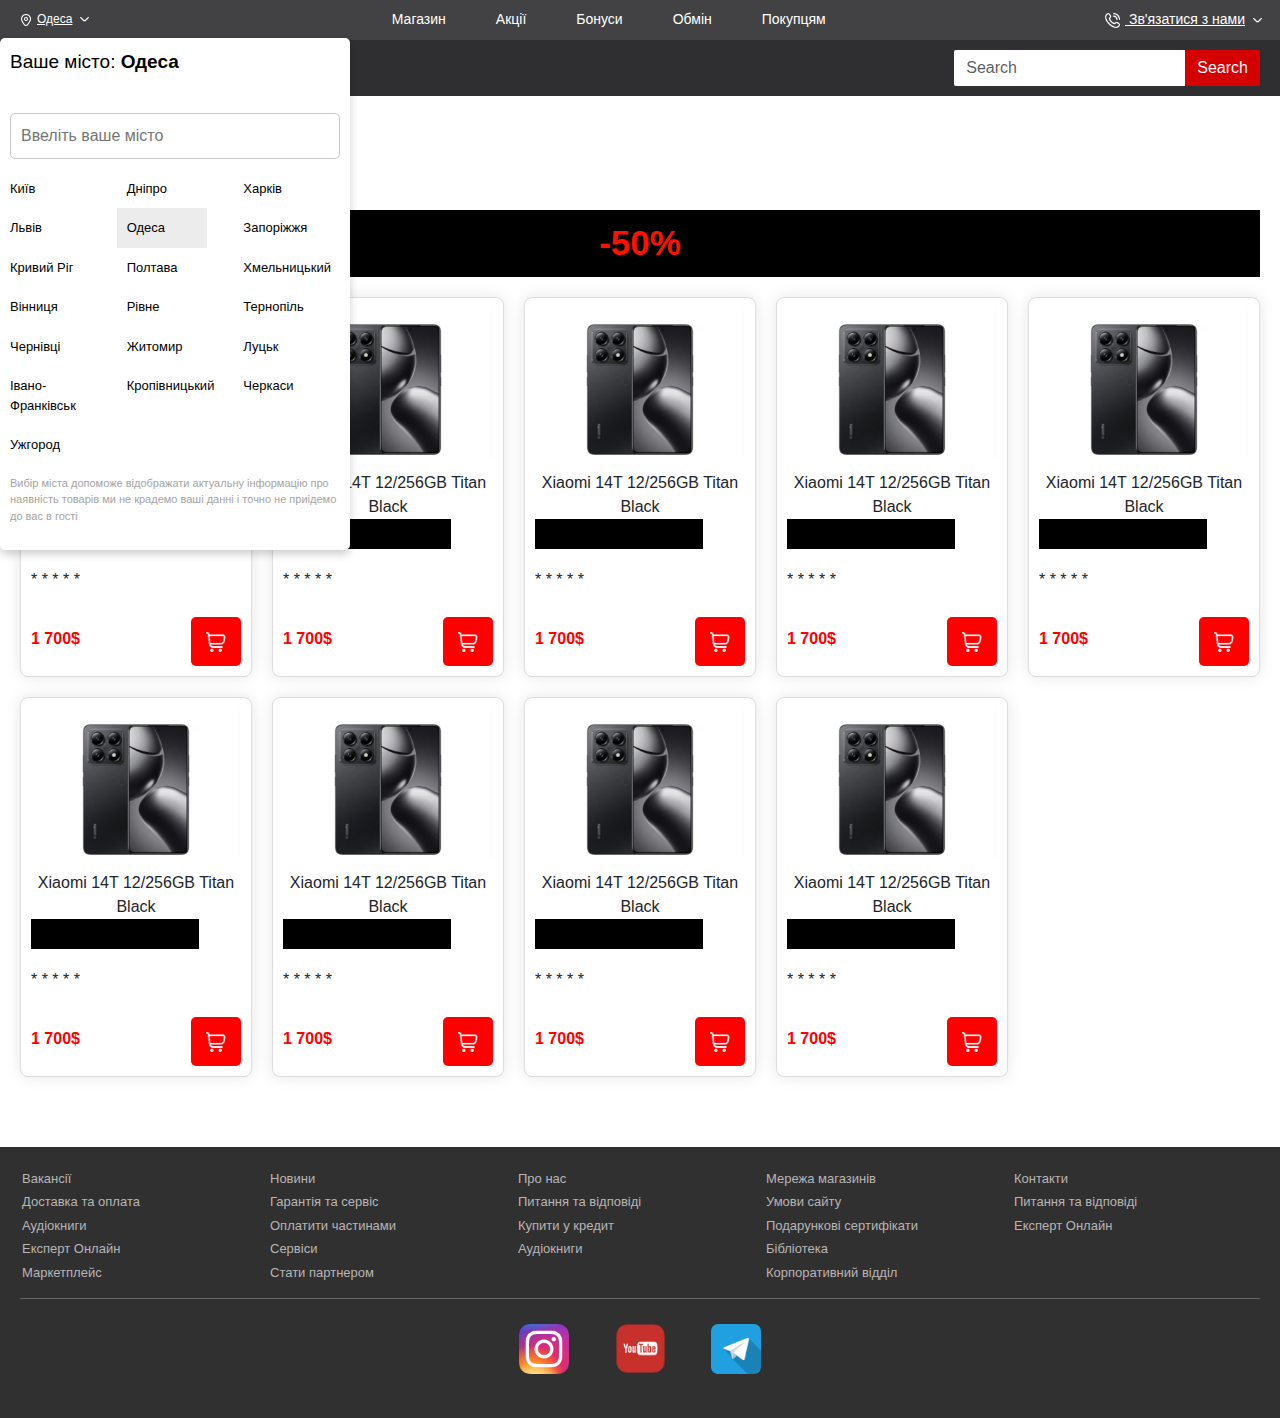
==== i.html @ 60667fad "form+top" ====
<!DOCTYPE html>
<html lang="en">

<head>
    <meta charset="UTF-8">
    <meta name="viewport" content="width=device-width, initial-scale=1.0">
    <title>Grid Layout</title>
    <link href="https://cdn.jsdelivr.net/npm/bootstrap@5.3.3/dist/css/bootstrap.min.css" rel="stylesheet"
        integrity="sha384-QWTKZyjpPEjISv5WaRU9OFeRpok6YctnYmDr5pNlyT2bRjXh0JMhjY6hW+ALEwIH" crossorigin="anonymous">
    <link rel="stylesheet" href="css/Info_styles.css">
    <link rel="stylesheet" href="css/catalog_styles.css">
    <link rel="stylesheet" href="css/product.css">
    <link rel="stylesheet" href="css/all.css">
    <style>
        .MyBg .navbar-brand,
        .MyBg .nav-link {
            color: white !important;
            text-decoration: none;
        }

        .MyBg .nav-link.active {
            color: #ffffff !important;
        }

        .MyBg .nav-link:hover {
            color: #cccccc;
            /* Для эффекта при наведении */
        }

        /* Если нужно изменить цвет текста кнопки */
        .MyBg .btn {
            color: white;
            border-color: white;
        }

        .MyBg .btn:hover {
            color: #cccccc;
            border-color: #cccccc;
        }

        .navbar-toggler {
            border: none;
            /* Убираем рамку вокруг кнопки */
        }

        .navbar-toggler-icon {
            background-image: none;
            /* Убираем стандартное изображение */
            width: 30px;
            height: 3px;
            background-color: white;
            display: block;
            position: relative;
        }

        .navbar-toggler-icon::before,
        .navbar-toggler-icon::after {
            content: '';
            width: 30px;
            height: 3px;
            background-color: white;
            position: absolute;
            left: 0;
        }

        .navbar-toggler-icon::before {
            top: -8px;
            /* Расстояние от верхней полоски */
        }

        .navbar-toggler-icon::after {
            top: 8px;
            /* Расстояние от нижней полоски */
        }

        .search-form {
            gap: 0;
            /* Убирает расстояние между строкой и кнопкой */
        }

        .form-control {
            border: none;
            /* Убираем границу */
            border-radius: 2px;
            border-top-right-radius: 0;
            /* Убираем скругления */
            border-bottom-right-radius: 0;
            outline: none;
            /* Убираем фокусную рамку */
        }

        .form-control:focus {
            box-shadow: none;
            /* Убирает эффект при фокусе */
        }

        .btn {
            background-color: #d40000;
            /* Красный цвет кнопки */
            color: white;
            border: none;
            /* Убираем рамку */
            border-radius: 2px;
            border-top-left-radius: 0;
            /* Убираем скругления */
            border-bottom-left-radius: 0;
        }

        .btn:hover {
            background-color: #c00000;
            /* Темно-красный цвет при наведении */
            color: white;
        }

        .container-fluid,
        .container {
            padding-left: 0 !important;
            padding-right: 0 !important;
        }

        @media (max-width: 1300px) {
            .navbar-brand {
                padding-left: 20px;
            }

        }

        @media (max-width: 1300px) {
            .search-form {
                padding-right: 20px;
            }
        }

        @media (max-width: 1300px) {
            .n {
                padding: 20px;
            }
        }

        .products {
            margin-top: 20px;
            display: grid;
            gap: 20px;
            grid-template-columns: repeat(5, 1fr);
            /* 5 карточек по умолчанию */
        }

        .product-card {
            background-color: #ffffff;
            display: grid;
            grid-template-rows: repeat(5, minmax(auto, 1fr));
            height: 380px;
            padding: 10px;
            box-shadow: 0px 0px 15px rgba(0, 0, 0, 0.1);
        }

        .q {
            display: flex;
            justify-content: space-between;
        }

        .price {
            padding-top: 10px;
            font-weight: bold;
            color: red;
        }

        .button {
            background-color: red;
            padding: 2px 15px;
            border: none;
            border-radius: 5px;
            cursor: pointer;
        }

        .cart_img_btn {
            height: 20px;
        }

        /* Медиа-запросы для адаптивности */
        @media (max-width: 1200px) {
            .products {
                grid-template-columns: repeat(4, 1fr);
                /* 4 карточки */
            }
        }

        @media (max-width: 992px) {
            .products {
                grid-template-columns: repeat(3, 1fr);
                /* 3 карточки */
            }
        }

        @media (max-width: 768px) {
            .products {
                grid-template-columns: repeat(2, 1fr);
                /* 2 карточки */
            }
        }

        @media (max-width: 700px) {
            .products {
                grid-template-columns: 1fr;
                /* 1 карточка */
            }
        }
    </style>



</head>

<body>
    <div class="grid-container">


        <div class="header">
            <div class="norm">
                <div class="info MaxW">
                    <div class="dropdown">
                        <a class="dropdown-button"><img class="city-img img-city" src="img/city.png"
                                alt="city_img">Одеса<img class="down-img img-down" src="img/down.png"
                                alt="doen_img"></a>
                        <div class="dropdown-content">
                            <p class="item-1 city-name">Ваше місто: <b>Одеса</b> </p>
                            <input class="item-1" type="text" id="city" name="city" placeholder="Ввеліть ваше місто"
                                required>
                            <a href="#">Київ</a>
                            <a href="#">Дніпро</a>
                            <a href="#">Харків</a>
                            <a href="#">Львів</a>
                            <a class="sel-city" href="#">Одеса</a>
                            <a href="#">Запоріжжя</a>
                            <a href="#">Кривий Ріг</a>
                            <a href="#">Полтава</a>
                            <a href="#">Хмельницький</a>
                            <a href="#">Вінниця</a>
                            <a href="#">Рівне</a>
                            <a href="#">Тернопіль</a>
                            <a href="#">Чернівці</a>
                            <a href="#">Житомир</a>
                            <a href="#">Луцьк</a>
                            <a href="#">Івано-Франківськ</a>
                            <a href="#">Кропівницький</a>
                            <a href="#">Черкаси</a>
                            <a href="#">Ужгород</a>
                            <p class="item-1 help">Вибір міста допоможе відображати актуальну інформацію про наявність
                                товарів
                                ми не крадемо ваші данні і точно не приідемо до вас в гості</p>
                        </div>
                    </div>

                    <div>
                        <nav>
                            <ul>
                                <li><a href="#">Магазин</a></li>
                                <li><a href="#">Акції</a></li>
                                <li><a href="#">Бонуси</a></li>
                                <li><a href="#">Обмін</a></li>
                                <li><a href="#">Покупцям</a></li>
                            </ul>
                        </nav>
                    </div>

                    <div class="dropdown">
                        <a class="contact" style="margin-right: 15px;"><img class="phone-img img-phone"
                                src="img/phone.png" alt="phone_img">
                            Зв'язатися
                            з
                            нами<img class="down-img img-down" src="img/down.png" alt="doen_img"></a>

                        <div class="dropdown-content2">
                            <a href="#"><img class="viber-img img-contact" src="img/viber.png" alt="viber_img">Viber</a>
                            <a href="#"><img class="telegram-img img-contact" src="img/telegram.png"
                                    alt="telegram_img">Telegram</a>
                            <a href="#"><img class="telephone-img img-contact" src="img/telephone.png"
                                    alt="telephone_img">1
                                100
                                100 100</a>
                            <a href="#"><img class="telephone-img img-contact" src="img/telephone.png"
                                    alt="telephone_img">2
                                200
                                200 200</a>

                            <p class="help">Гаряча лінія<br>
                                На зв'язку з вами<br>
                                щодня з 7:00 до 23:00</p>
                        </div>
                    </div>
                </div>
            </div>

            <nav class=" MyBg ">
                <div class="container-fluid MaxW">

                    <nav class="navbar navbar-expand-lg ">
                        <div class="container-fluid">
                            <a class="navbar-brand" href="#">Logo</a>
                            <button class="navbar-toggler" type="button" data-bs-toggle="collapse"
                                data-bs-target="#navbarSupportedContent" aria-controls="navbarSupportedContent"
                                aria-expanded="false" aria-label="Toggle navigation">
                                <span class="navbar-toggler-icon"></span>
                            </button>
                            <div class="collapse navbar-collapse" id="navbarSupportedContent">
                                <ul class="navbar-nav me-auto mb-2 mb-lg-0">
                                    <li class="nav-item">
                                        <a class="nav-link active" aria-current="page" href="#"><img
                                                src="img/account.png" alt="" style="height: 18px;"></a>
                                    </li>
                                    <li class="nav-item">
                                        <a class="nav-link active" aria-current="page" href="#"><img src="img/like.png"
                                                alt="" style="height: 18px;"></a>
                                    </li>
                                    <li class="nav-item">
                                        <a class="nav-link active" aria-current="page" href="index2_form/index2.html"><img src="img/cart.png"
                                                alt="" style="height: 18px;"></a>
                                    </li>



                                </ul>
                                <form class="d-flex search-form" role="search">
                                    <input class="form-control" type="search" placeholder="Search" aria-label="Search">
                                    <button class="btn" type="submit">Search</button>
                                </form>
                            </div>
                        </div>
                    </nav>


                </div>


        </div>
        </nav>

    </div>
    </nav>
    </div>
    </div>



    <div class="n">
        <div class="normii r" style="margin-top: 10px;">
            <nav aria-label="breadcrumb">
                <ol class="breadcrumb">
                    <li class="breadcrumb-item"><a href="#">Головна</a></li>
                    <li class="breadcrumb-item"><a href="#">КатегоріЇ</a></li>
                    <li class="breadcrumb-item active" aria-current="page">Топ</li>
                </ol>
            </nav>
        </div>

        <div class="normii" style="font-weight: bold; font-size: 16px; padding-top: 10px; padding-bottom: 10px;">Лідери
            продажу</div>


        <div class="ad-row normii">-50%</div>

        <div class="products normii">
            <div class="product-card">
                <img class="card1" src="card1.png" alt="card_img" style="width: 100%;">
                <div>Xiaomi 14T 12/256GB Titan Black</div>
                <div style="background-color: #000000; width: 80%; height: 30px;"></div>
                <div class="q">* * * * * </div>
                <div class="q">
                    <div class="price">1 700$</div><button class="button"><img src="img/cart.png" alt="cart_img"
                            class="cart_img_btn"></button>
                </div>
            </div>
            <div class="product-card">
                <img class="card1" src="card1.png" alt="card_img" style="width: 100%;">
                <div>Xiaomi 14T 12/256GB Titan Black</div>
                <div style="background-color: #000000; width: 80%; height: 30px;"></div>
                <div class="q">* * * * * </div>
                <div class="q">
                    <div class="price">1 700$</div><button class="button"><img src="img/cart.png" alt="cart_img"
                            class="cart_img_btn"></button>
                </div>
            </div>
            <div class="product-card">
                <img class="card1" src="card1.png" alt="card_img" style="width: 100%;">
                <div>Xiaomi 14T 12/256GB Titan Black</div>
                <div style="background-color: #000000; width: 80%; height: 30px;"></div>
                <div class="q">* * * * * </div>
                <div class="q">
                    <div class="price">1 700$</div><button class="button"><img src="img/cart.png" alt="cart_img"
                            class="cart_img_btn"></button>
                </div>
            </div>
            <div class="product-card">
                <img class="card1" src="card1.png" alt="card_img" style="width: 100%;">
                <div>Xiaomi 14T 12/256GB Titan Black</div>
                <div style="background-color: #000000; width: 80%; height: 30px;"></div>
                <div class="q">* * * * * </div>
                <div class="q">
                    <div class="price">1 700$</div><button class="button"><img src="img/cart.png" alt="cart_img"
                            class="cart_img_btn"></button>
                </div>
            </div>
            <div class="product-card">
                <img class="card1" src="card1.png" alt="card_img" style="width: 100%;">
                <div>Xiaomi 14T 12/256GB Titan Black</div>
                <div style="background-color: #000000; width: 80%; height: 30px;"></div>
                <div class="q">* * * * * </div>
                <div class="q">
                    <div class="price">1 700$</div><button class="button"><img src="img/cart.png" alt="cart_img"
                            class="cart_img_btn"></button>
                </div>
            </div>
            <div class="product-card">
                <img class="card1" src="card1.png" alt="card_img" style="width: 100%;">
                <div>Xiaomi 14T 12/256GB Titan Black</div>
                <div style="background-color: #000000; width: 80%; height: 30px;"></div>
                <div class="q">* * * * * </div>
                <div class="q">
                    <div class="price">1 700$</div><button class="button"><img src="img/cart.png" alt="cart_img"
                            class="cart_img_btn"></button>
                </div>
            </div>
            <div class="product-card">
                <img class="card1" src="card1.png" alt="card_img" style="width: 100%;">
                <div>Xiaomi 14T 12/256GB Titan Black</div>
                <div style="background-color: #000000; width: 80%; height: 30px;"></div>
                <div class="q">* * * * * </div>
                <div class="q">
                    <div class="price">1 700$</div><button class="button"><img src="img/cart.png" alt="cart_img"
                            class="cart_img_btn"></button>
                </div>
            </div>
            <div class="product-card">
                <img class="card1" src="card1.png" alt="card_img" style="width: 100%;">
                <div>Xiaomi 14T 12/256GB Titan Black</div>
                <div style="background-color: #000000; width: 80%; height: 30px;"></div>
                <div class="q">* * * * * </div>
                <div class="q">
                    <div class="price">1 700$</div><button class="button"><img src="img/cart.png" alt="cart_img"
                            class="cart_img_btn"></button>
                </div>
            </div>
            <div class="product-card">
                <img class="card1" src="card1.png" alt="card_img" style="width: 100%;">
                <div>Xiaomi 14T 12/256GB Titan Black</div>
                <div style="background-color: #000000; width: 80%; height: 30px;"></div>
                <div class="q">* * * * * </div>
                <div class="q">
                    <div class="price">1 700$</div><button class="button"><img src="img/cart.png" alt="cart_img"
                            class="cart_img_btn"></button>
                </div>
            </div>




        </div>
    </div>

    <div class="bgF">
        <div class="footer normii">
            <div class="footer-row"><a href="#">Вакансії</a></div>
            <div class="footer-row"><a href="#">Новини</a></div>
            <div class="footer-row"><a href="#">Про нас</a></div>
            <div class="footer-row"><a href="#">Мережа магазинів</a></div>
            <div class="footer-row"><a href="#">Контакти</a></div>

            <div class="footer-row"><a href="#">Доставка та оплата</a></div>
            <div class="footer-row"><a href="#">Гарантія та сервіс</a></div>
            <div class="footer-row"><a href="#">Питання та відповіді</a></div>
            <div class="footer-row"><a href="#">Умови сайту</a></div>
            <div class="footer-row"><a href="#">Питання та відповіді</a></div>
            <div class="footer-row"><a href="#">Аудіокниги</a></div>

            <div class="footer-row"><a href="#">Оплатити частинами</a></div>
            <div class="footer-row"><a href="#">Купити у кредит</a></div>
            <div class="footer-row"><a href="#">Подарункові сертифікати</a></div>
            <div class="footer-row"><a href="#">Експерт Онлайн</a></div>


            <div class="footer-row"><a href="#">Експерт Онлайн</a></div>
            <div class="footer-row"><a href="#">Сервіси</a></div>
            <div class="footer-row"><a href="#">Аудіокниги</a></div>
            <div class="footer-row"><a href="#">Бібліотека</a></div>
            <div class="footer-row"></div>

            <div class="footer-row"><a href="#">Маркетплейс</a></div>
            <div class="footer-row"><a href="#">Стати партнером</a></div>
            <div class="footer-row"><a href="#"></a></div>
            <div class="footer-row"><a href="#">Корпоративний відділ</a></div>
            <div class="footer-row"></div>
            <div class="footer-row"></div>
            <div class="footer-row"></div>

            <div class="footer-row footer-single-column">
                <a href="https://www.instagram.com" target="_blank" aria-label="Instagram">
                    <img src="Instagram_icon.png.webp" style="height: 50px; margin: 20px;" alt="Instagram">
                </a>
                <a href="https://www.youtube.com" target="_blank" aria-label="YouTube">
                    <img src="w512h5121380376600FlurryYouTube.png" style="height: 55px; margin: 20px;" alt="YouTube">
                </a>
                <a href="https://t.me/username" target="_blank" aria-label="Telegram">
                    <img src="telegram_icon-icons.png" style="height: 50px; border-radius: 7px; margin: 20px;"
                        alt="Telegram">
                </a>
            </div>
        </div>
    </div>
    </div>

    <script src="https://cdn.jsdelivr.net/npm/bootstrap@5.3.3/dist/js/bootstrap.bundle.min.js"
        integrity="sha384-YvpcrYf0tY3lHB60NNkmXc5s9fDVZLESaAA55NDzOxhy9GkcIdslK1eN7N6jIeHz"
        crossorigin="anonymous"></script>
</body>

</html>
---- css/Info_styles.css ----
* {
    margin: 0;
    padding: 0;
    font-family: Arial, Helvetica, sans-serif;
}

.norm{
    background-color: rgb(66, 66, 68);
    height: 40px;
}

.info {
   
    margin: 0 auto;
    display: flex;
    flex-wrap: wrap;
    justify-content: space-between;
    align-items: center;
}

.dropdown {
    position: relative;
    display: inline-block;
}

.dropdown-button {
    cursor: pointer;
    text-decoration: underline;
    color: rgb(255, 255, 255);
    font-size: 12px;
    padding: 10px 20px;
    display: inline-block;
    z-index: 2;
}

.dropdown-content {
    display: none;
    position: absolute;
    background-color: white;
    box-shadow: 0 4px 8px rgba(0, 0, 0, 0.2);
    border-radius: 5px;
    z-index: 1;
    width: 350px;
}

.dropdown:hover .dropdown-content {
    display: grid;
    grid-template-columns: repeat(3, 1fr);
}

.dropdown-content a {
    display: block;
    font-size: 13px;
    padding: 10px;
    text-decoration: none;
    color: black;
    width: 90px;
    text-align: left;
}

.dropdown-content a:hover {
    color: rgb(72, 145, 197);
    transition: color 0.3s ease;
}

.dropdown .img-city {
    height: 12px;
    margin-right: 5px;
}

.dropdown .img-down {
    height: 15px;
    margin-left: 5px;
}

.dropdown .city-name {
    font-size: 19px;
}

.item-1 {
    padding: 10px;
    grid-column: span 3;
}

.dropdown input {
    margin: 10px;
    border-radius: 5px;
    border: 1px solid rgb(200, 200, 200)
}

.sel-city {
    background-color: rgb(236, 236, 236);
}

.help {
    font-size: 11px;
    color: rgb(163, 163, 163);
    padding: 10px;
}


.info nav ul {
    list-style-type: none;
    padding: 0;
    margin: 0;
    display: flex;
    gap: 50px;
}

nav a {
    text-decoration: none;
    color: rgb(255, 255, 255);
    font-size: 14px;
}

.img-phone {
    height: 15px;
    margin-right: 5px;
}

.contact {
    font-size: 14px;
    color: rgb(255, 255, 255);
}

.dropdown-content2 {
    display: none;
    position: absolute;
    background-color: white;
    box-shadow: 0 4px 8px rgba(0, 0, 0, 0.2);
    border-radius: 5px;
    z-index: 1;
    width: 200px;
}

.dropdown:hover .dropdown-content2 {
    display: block;
}

.dropdown-content2 a {
    display: flex;
    align-items: center;
    font-size: 13px;
    padding: 10px;
    text-decoration: none;
    color: black;
    text-align: left;
}

.dropdown-content2 a:hover {
    background-color: rgb(236, 236, 236);
    transition: color 0.3s ease;
}

.img-contact {
    height: 25px;
    margin-right: 10px;
}

@media (max-width: 900px) {
    .info {
        display: none;
    }

    .norm{
        display: none;
    }
}


.dropdown {

}

.dropdown-content {
    position: absolute;


    z-index: 100;
    background-color: white;
    box-shadow: 0 4px 8px rgba(0, 0, 0, 0.2);
    border-radius: 5px;
    width: 350px;
    display: none;
}
---- css/catalog_styles.css ----
.catalog{
    margin: 20px;
    border-radius: 2px;
    box-shadow: 0px 0px 15px rgba(0, 0, 0, 0.2)
}

.catalog nav ul{
    display: inline-block;
}

.normi {
    max-width: 1400px;
    margin: 0 auto;
    display: flex;
}

.catalog nav ul li a{
    color: rgb(92, 92, 92);
}

.catalog {
    position: relative;
    z-index: 10;
    border-radius: 2px;
    width: 250px;
    box-shadow: 0px 0px 15px rgba(0, 0, 0, 0.2);
    transition: box-shadow 0.3s ease;
}

.catalog nav ul {
    padding: 0;
    margin: 0;
    list-style: none;
    display: block;
}

.catalog nav ul li {
    padding: 5px;
    transition: background-color 0.3s ease;
}

.catalog nav ul li a {
    font-size: 12px;
    color: rgb(92, 92, 92);
    text-decoration: none;
    display: block;
    transition: color 0.3s ease, font-weight 0.3s ease;
}

.catalog nav ul li:hover {
    box-shadow: 0px 0px 15px rgba(0, 0, 0, 0.2);
}

.catalog nav ul li:hover a {
    font-weight: bold;
    color: black;
}

.catalog:hover {
    box-shadow: 0px 0px 0px 5000px rgba(25, 24, 36, 0.5);
}

@media (max-width: 1200px) {
    .catalog {
        display: none;
    }
}
---- css/product.css ----
.products {
    margin-top: 20px;
    display: grid;
    gap: 20px;
    grid-template-columns: repeat(4, 1fr); /* 5 карточек по умолчанию */
}

.product-card {
    background-color: #ffffff;
    display: grid;
    grid-template-rows: repeat(4, minmax(auto, 1fr));
    height: 380px;
    padding: 10px;
    box-shadow: 0px 0px 15px rgba(0, 0, 0, 0.1);
}

.q {
    display: flex;
    justify-content: space-between;
}

.price {
    padding-top: 10px;
    font-weight: bold;
    color: red;
}

.button {
    background-color: red;
    padding: 2px 15px;
    border: none;
    border-radius: 5px;
    cursor: pointer;
}

.cart_img_btn {
    height: 20px;
}

/* Медиа-запросы для адаптивности */
@media (max-width: 1200px) {
    .products {
        grid-template-columns: repeat(4, 1fr); /* 4 карточки */
    }
}

@media (max-width: 992px) {
    .products {
        grid-template-columns: repeat(3, 1fr); /* 3 карточки */
    }
}

@media (max-width: 768px) {
    .products {
        grid-template-columns: repeat(2, 1fr); /* 2 карточки */
    }
}

@media (max-width: 700px) {
    .products {
        grid-template-columns: 1fr; /* 1 карточка */
    }
}
---- css/all.css ----
* {
    margin: 0;
    padding: 0;
}

body {
    margin: 0 auto;
    font-family: Arial, sans-serif;
}

.grid-container {
    display: grid;
    grid-template-rows: auto auto 1fr auto auto;
    grid-template-columns: auto 1fr;

}

.header,
.search,
.footer,
.ad-row {
    grid-column: 1 / -1;
    color: rgb(0, 0, 0);
}

.header {
    background-color: #f44336;
}

.search {
    background-color: #303030;
    display: flex;
    justify-content: space-between;
}



.ad-sidebar {
    margin: 20px;
    background-color: #FF9800;
}

.ad-row {
    background-color: #000000;
    color: #ff1100;
    font-weight: bold;
    padding: 7px;
    font-size: 35px;
    display: flex;
    justify-content: center;
    align-items: center;
    text-align: center;
    width: 100%;
}

.logo {
    font-family: 'Permanent Marker', cursive;
    font-size: 2em;
    color: white;
    background-clip: text;
    text-decoration: none;
}

.normii {
    max-width: 1300px;
    margin: 0 auto;
}

/* Увеличиваем ширину строки поиска */





/* Чтобы форма поиска оставалась внутри блока и не смещалась */
.MyModalBtn {
    background-color: #d10f00;
}

.MyModalBtn:hover {
    background-color: #a60b00;
    color: #ffffff;
}

.bgF {
    width: 100%;
    margin-top: 50px;
    padding: 20px;
    background-color: #303030;
}

.footer {
    font-size: 13px;
    display: grid;
    grid-template-columns: repeat(5, 1fr);
    /* 5 столбцов одинаковой ширины */
    grid-template-rows: repeat(5, auto) 1fr;
    /* 5 рядов и 1 последний ряд */
}

@media (max-width: 900px) {
    .footer {
    display: grid;
    grid-template-columns: repeat(1, 1fr);
    text-align: center;
    
}

}

.footer-row {
    padding: 2px;
}

.footer-single-column {
    margin-top: 10px;
    grid-column: 1 / -1;
    /* Объединяет все столбцы в одном ряду */
    text-align: center;
    /* Выровнять текст вправо */
    border-top: 1px solid rgb(101, 101, 101);
    color: #fff;
    /* Добавим паддинг для последнего ряда */
}

.footer a {
    color: rgb(183, 181, 181);
    text-decoration: none;
}

.breadcrumb-item a {
color: gray; /* Серый цвет для всех ссылок */
text-decoration: none;
}

.breadcrumb-item.active {
color: black; /* Чёрный или любой другой цвет для активного пункта */
}

.breadcrumb-item a:hover {
color: darkgray; /* Цвет при наведении */
}




.MyBg {
    background-color: rgb(47, 47, 49);
}



.catalog-btn {
    margin-left: 5em;
    margin-right: 5em;
    padding: 0.35em;
    padding-left: 2em;
    padding-right: 2em;
    background-color: rgb(171, 0, 0);
    border: none;
    border-radius: 0.25em;
    display: flex;
    justify-content: space-between;
    align-items: center;
    font-weight: bold;
    font-size: 1em;
    color: rgb(255, 255, 255);
}

.catalog-img {
    width: 1.1em;
    height: 1.1em;
    margin-right: 0.8em;
}

@media (max-width: 500px) {

    .account-icon {
        display: none;
    }

    .like-icon {
        display: none;
    }
}

@media (max-width: 1025px) {
    .wallet-icon {
        display: none;
    }
}

@media (max-width: 900px) {
    .catalog-btn {
        display: none;
    }

    .logo {
        display: none;
    }
}

.MaxW {
    max-width: 1300px;
}





.logo {
    font-family: 'Permanent Marker', cursive;
    font-size: 2em;
    color: white;
    background-clip: text;
    text-decoration: none;
}

.d{
    display: flex;
    justify-content: space-between;
}

.products {
    display: grid;
    gap: 20px; /* Расстояние между карточками */
    grid-template-columns: repeat(auto-fit, minmax(200px, 1fr));
}

.product-card {
    background-color: #f9f9f9;
    padding: 15px;
    border: 1px solid #ddd;
    border-radius: 8px;
    text-align: center;
}
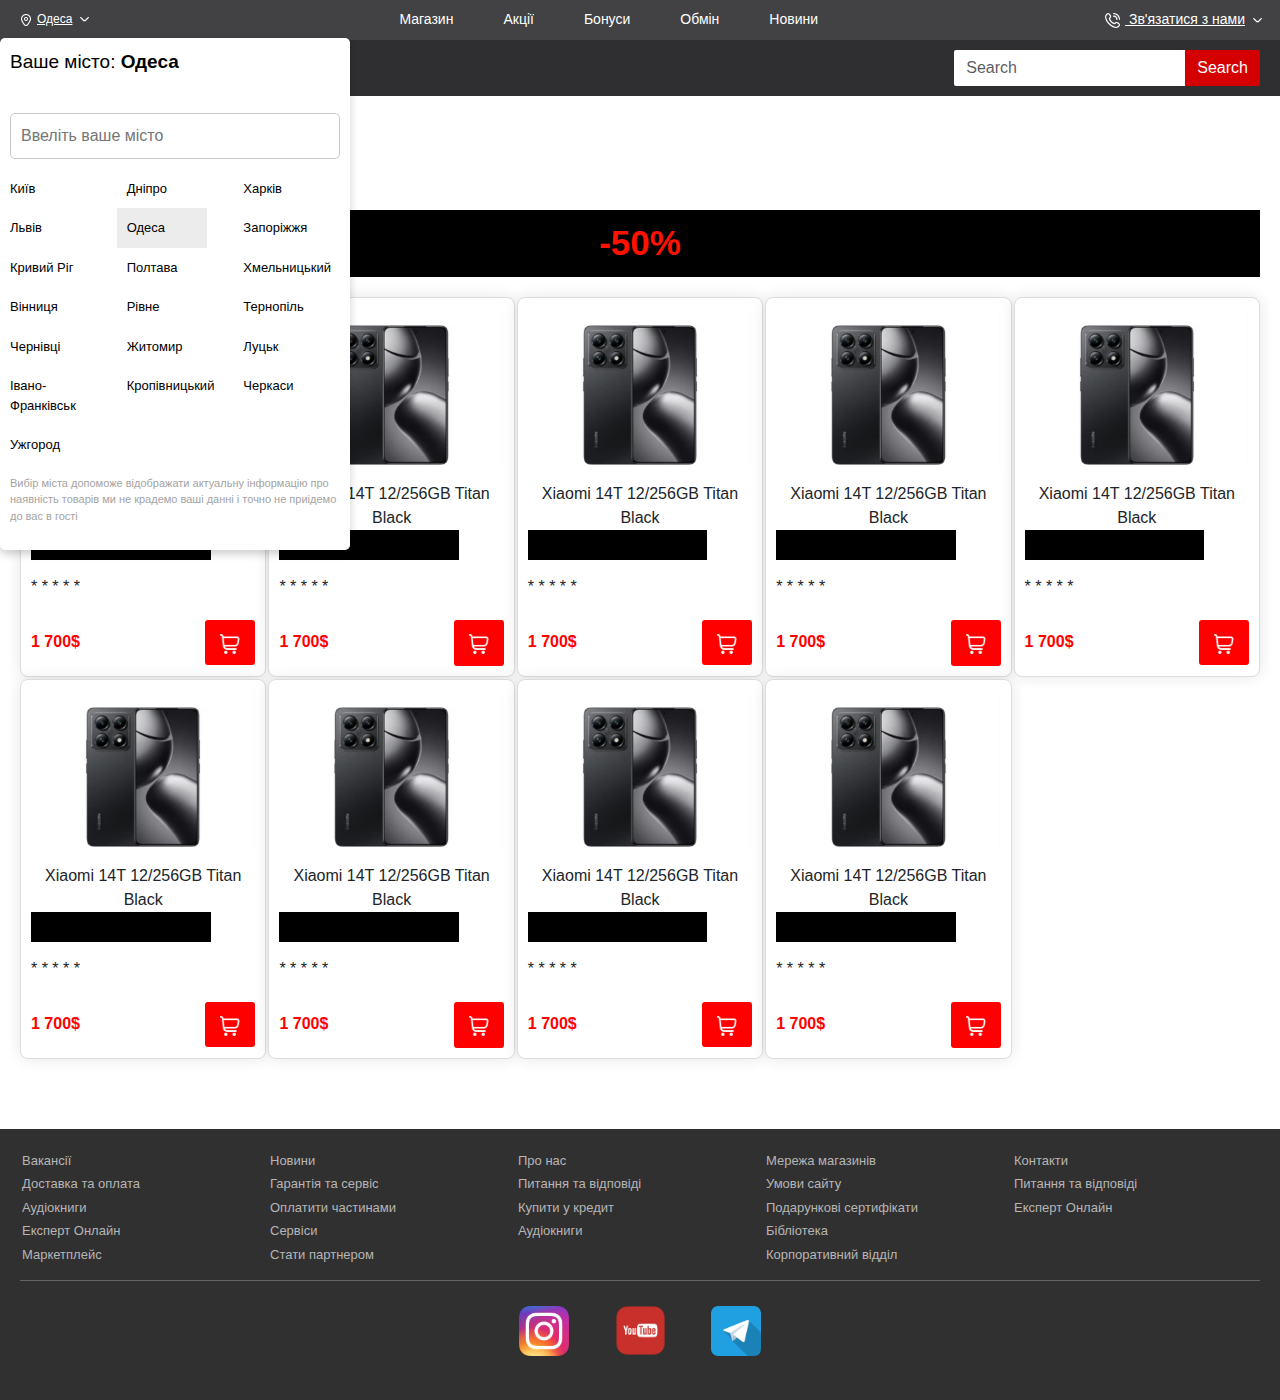
==== commit e4ce11dc: "add_tt" ====
--- a/i.html
+++ b/i.html
@@ -140,7 +140,7 @@
         .products {
             margin-top: 20px;
             display: grid;
-            gap: 20px;
+            gap: 2px;
             grid-template-columns: repeat(5, 1fr);
             /* 5 карточек по умолчанию */
         }
@@ -169,7 +169,7 @@
             background-color: red;
             padding: 2px 15px;
             border: none;
-            border-radius: 5px;
+            border-radius: 3px;
             cursor: pointer;
         }
 
@@ -205,6 +205,28 @@
                 /* 1 карточка */
             }
         }
+
+        .product-card {
+        background-color: #ffffff;
+        display: grid;
+        grid-template-rows: repeat(5, minmax(auto, 1fr));
+        height: 380px;
+        padding: 10px;
+        box-shadow: 0px 0px 15px rgba(0, 0, 0, 0.1);
+        transition: transform 0.3s ease-in-out; /* Плавная анимация увеличения */
+    }
+
+    /* Эффект увеличения при наведении */
+    .product-card:hover {
+        transform: scale(1.02); /* Увеличение на 5% */
+        z-index: 10; /* Поднятие карточки, чтобы она не затирала другие */
+    }
+
+    /* Стили для изображений в карточках */
+   
+
+    /* Эффект увеличения изображения */
+  
     </style>
 
 
@@ -258,7 +280,7 @@
                                 <li><a href="#">Акції</a></li>
                                 <li><a href="#">Бонуси</a></li>
                                 <li><a href="#">Обмін</a></li>
-                                <li><a href="#">Покупцям</a></li>
+                                <li><a href="#">Новини</a></li>
                             </ul>
                         </nav>
                     </div>
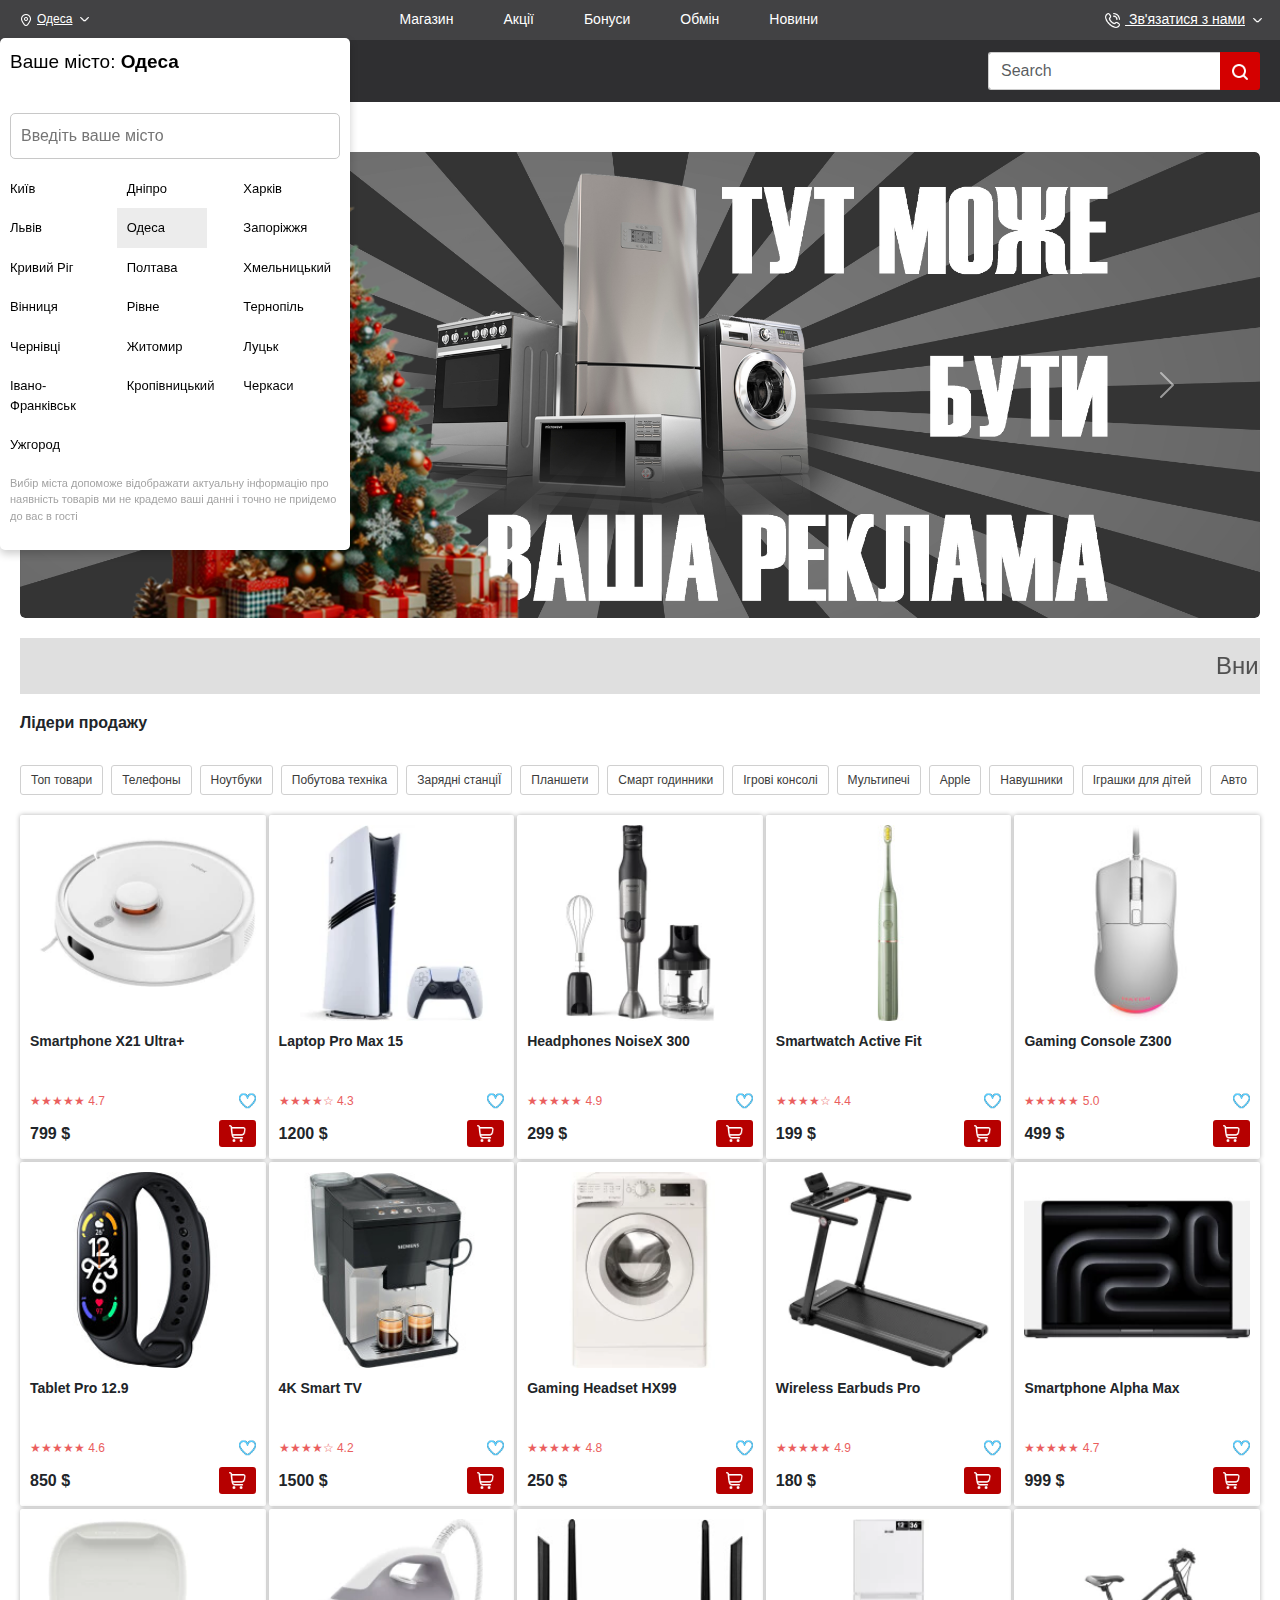
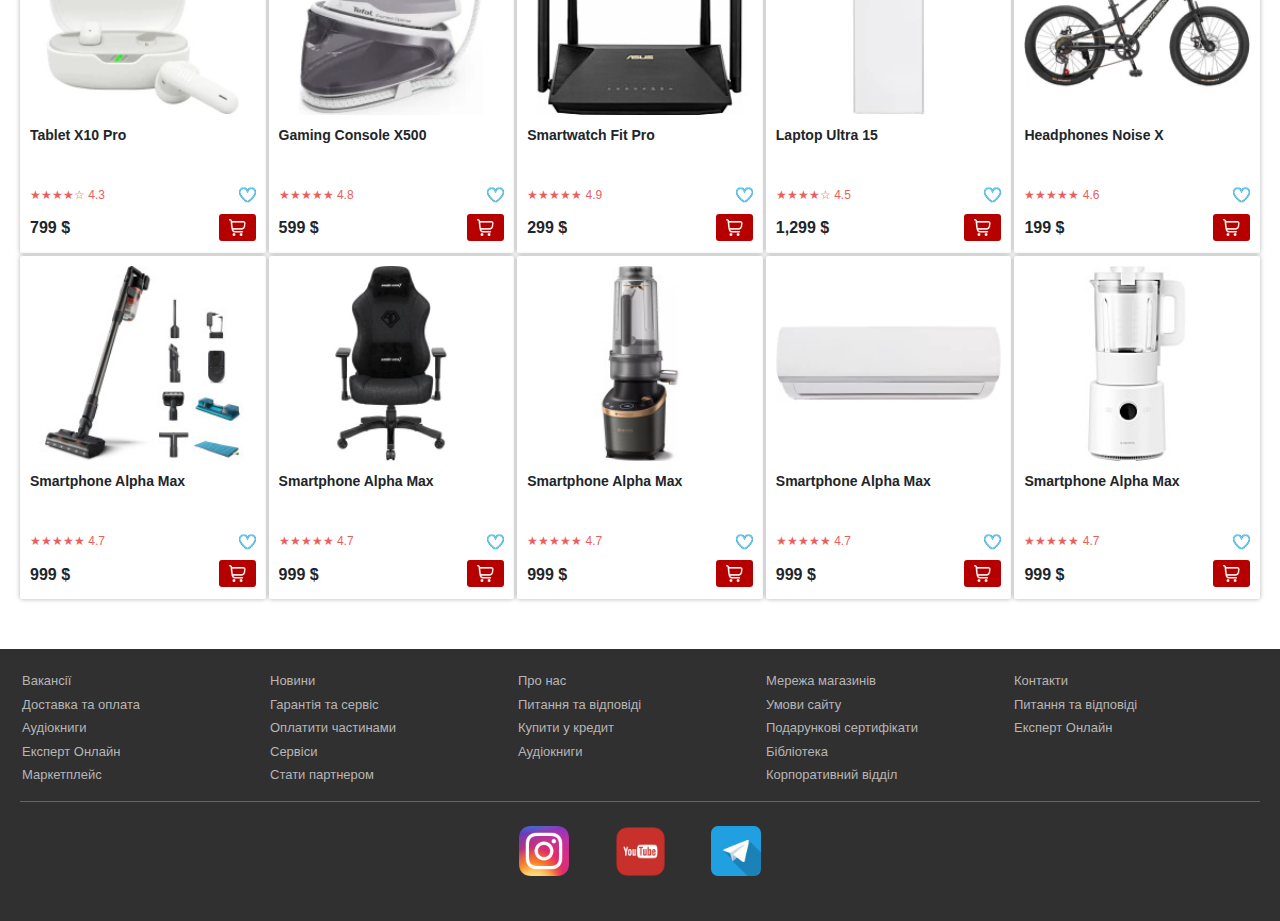
==== commit 781618ca: "1" ====
--- a/i.html
+++ b/i.html
@@ -11,222 +11,19 @@
     <link rel="stylesheet" href="css/catalog_styles.css">
     <link rel="stylesheet" href="css/product.css">
     <link rel="stylesheet" href="css/all.css">
+
     <style>
-        .MyBg .navbar-brand,
-        .MyBg .nav-link {
-            color: white !important;
-            text-decoration: none;
+         .marquee {
+            margin-top: 20px;
+            font-size: 24px;
+            color: #505050;
+            background-color: #dfdfdf;
+            padding: 10px;
+            width: 100%;
+            overflow: hidden;
+            white-space: nowrap;
+            box-sizing: border-box;
         }
-
-        .MyBg .nav-link.active {
-            color: #ffffff !important;
-        }
-
-        .MyBg .nav-link:hover {
-            color: #cccccc;
-            /* Для эффекта при наведении */
-        }
-
-        /* Если нужно изменить цвет текста кнопки */
-        .MyBg .btn {
-            color: white;
-            border-color: white;
-        }
-
-        .MyBg .btn:hover {
-            color: #cccccc;
-            border-color: #cccccc;
-        }
-
-        .navbar-toggler {
-            border: none;
-            /* Убираем рамку вокруг кнопки */
-        }
-
-        .navbar-toggler-icon {
-            background-image: none;
-            /* Убираем стандартное изображение */
-            width: 30px;
-            height: 3px;
-            background-color: white;
-            display: block;
-            position: relative;
-        }
-
-        .navbar-toggler-icon::before,
-        .navbar-toggler-icon::after {
-            content: '';
-            width: 30px;
-            height: 3px;
-            background-color: white;
-            position: absolute;
-            left: 0;
-        }
-
-        .navbar-toggler-icon::before {
-            top: -8px;
-            /* Расстояние от верхней полоски */
-        }
-
-        .navbar-toggler-icon::after {
-            top: 8px;
-            /* Расстояние от нижней полоски */
-        }
-
-        .search-form {
-            gap: 0;
-            /* Убирает расстояние между строкой и кнопкой */
-        }
-
-        .form-control {
-            border: none;
-            /* Убираем границу */
-            border-radius: 2px;
-            border-top-right-radius: 0;
-            /* Убираем скругления */
-            border-bottom-right-radius: 0;
-            outline: none;
-            /* Убираем фокусную рамку */
-        }
-
-        .form-control:focus {
-            box-shadow: none;
-            /* Убирает эффект при фокусе */
-        }
-
-        .btn {
-            background-color: #d40000;
-            /* Красный цвет кнопки */
-            color: white;
-            border: none;
-            /* Убираем рамку */
-            border-radius: 2px;
-            border-top-left-radius: 0;
-            /* Убираем скругления */
-            border-bottom-left-radius: 0;
-        }
-
-        .btn:hover {
-            background-color: #c00000;
-            /* Темно-красный цвет при наведении */
-            color: white;
-        }
-
-        .container-fluid,
-        .container {
-            padding-left: 0 !important;
-            padding-right: 0 !important;
-        }
-
-        @media (max-width: 1300px) {
-            .navbar-brand {
-                padding-left: 20px;
-            }
-
-        }
-
-        @media (max-width: 1300px) {
-            .search-form {
-                padding-right: 20px;
-            }
-        }
-
-        @media (max-width: 1300px) {
-            .n {
-                padding: 20px;
-            }
-        }
-
-        .products {
-            margin-top: 20px;
-            display: grid;
-            gap: 2px;
-            grid-template-columns: repeat(5, 1fr);
-            /* 5 карточек по умолчанию */
-        }
-
-        .product-card {
-            background-color: #ffffff;
-            display: grid;
-            grid-template-rows: repeat(5, minmax(auto, 1fr));
-            height: 380px;
-            padding: 10px;
-            box-shadow: 0px 0px 15px rgba(0, 0, 0, 0.1);
-        }
-
-        .q {
-            display: flex;
-            justify-content: space-between;
-        }
-
-        .price {
-            padding-top: 10px;
-            font-weight: bold;
-            color: red;
-        }
-
-        .button {
-            background-color: red;
-            padding: 2px 15px;
-            border: none;
-            border-radius: 3px;
-            cursor: pointer;
-        }
-
-        .cart_img_btn {
-            height: 20px;
-        }
-
-        /* Медиа-запросы для адаптивности */
-        @media (max-width: 1200px) {
-            .products {
-                grid-template-columns: repeat(4, 1fr);
-                /* 4 карточки */
-            }
-        }
-
-        @media (max-width: 992px) {
-            .products {
-                grid-template-columns: repeat(3, 1fr);
-                /* 3 карточки */
-            }
-        }
-
-        @media (max-width: 768px) {
-            .products {
-                grid-template-columns: repeat(2, 1fr);
-                /* 2 карточки */
-            }
-        }
-
-        @media (max-width: 700px) {
-            .products {
-                grid-template-columns: 1fr;
-                /* 1 карточка */
-            }
-        }
-
-        .product-card {
-        background-color: #ffffff;
-        display: grid;
-        grid-template-rows: repeat(5, minmax(auto, 1fr));
-        height: 380px;
-        padding: 10px;
-        box-shadow: 0px 0px 15px rgba(0, 0, 0, 0.1);
-        transition: transform 0.3s ease-in-out; /* Плавная анимация увеличения */
-    }
-
-    /* Эффект увеличения при наведении */
-    .product-card:hover {
-        transform: scale(1.02); /* Увеличение на 5% */
-        z-index: 10; /* Поднятие карточки, чтобы она не затирала другие */
-    }
-
-    /* Стили для изображений в карточках */
-   
-
-    /* Эффект увеличения изображения */
-  
     </style>
 
 
@@ -235,18 +32,16 @@
 
 <body>
     <div class="grid-container">
-
-
         <div class="header">
             <div class="norm">
                 <div class="info MaxW">
                     <div class="dropdown">
-                        <a class="dropdown-button"><img class="city-img img-city" src="img/city.png"
-                                alt="city_img">Одеса<img class="down-img img-down" src="img/down.png"
-                                alt="doen_img"></a>
+                        <!-- Dropdown для города -->
+                        <a class="dropdown-button"><img class="city-img img-city" src="img/city.png" alt="city_img">Одеса<img class="down-img img-down" src="img/down.png" alt="down_img"></a>
                         <div class="dropdown-content">
                             <p class="item-1 city-name">Ваше місто: <b>Одеса</b> </p>
-                            <input class="item-1" type="text" id="city" name="city" placeholder="Ввеліть ваше місто"
+                            
+                            <input class="item-1" type="text" id="city" name="city" placeholder="Введіть ваше місто"
                                 required>
                             <a href="#">Київ</a>
                             <a href="#">Дніпро</a>
@@ -272,7 +67,6 @@
                                 ми не крадемо ваші данні і точно не приідемо до вас в гості</p>
                         </div>
                     </div>
-
                     <div>
                         <nav>
                             <ul>
@@ -284,7 +78,6 @@
                             </ul>
                         </nav>
                     </div>
-
                     <div class="dropdown">
                         <a class="contact" style="margin-right: 15px;"><img class="phone-img img-phone"
                                 src="img/phone.png" alt="phone_img">
@@ -312,227 +105,538 @@
                     </div>
                 </div>
             </div>
-
-            <nav class=" MyBg ">
+                </div>
+            </div>
+    
+            <nav class="MyBg">
                 <div class="container-fluid MaxW">
-
-                    <nav class="navbar navbar-expand-lg ">
+                    <nav class="navbar navbar-expand-lg">
                         <div class="container-fluid">
-                            <a class="navbar-brand" href="#">Logo</a>
-                            <button class="navbar-toggler" type="button" data-bs-toggle="collapse"
-                                data-bs-target="#navbarSupportedContent" aria-controls="navbarSupportedContent"
-                                aria-expanded="false" aria-label="Toggle navigation">
+                            <a class="navbar-brand logo" href="#">Logo</a>
+                            <button class="navbar-toggler" type="button" data-bs-toggle="collapse" data-bs-target="#navbarSupportedContent" aria-controls="navbarSupportedContent" aria-expanded="false" aria-label="Toggle navigation">
                                 <span class="navbar-toggler-icon"></span>
                             </button>
                             <div class="collapse navbar-collapse" id="navbarSupportedContent">
                                 <ul class="navbar-nav me-auto mb-2 mb-lg-0">
                                     <li class="nav-item">
-                                        <a class="nav-link active" aria-current="page" href="#"><img
-                                                src="img/account.png" alt="" style="height: 18px;"></a>
+                                        <a class="nav-link active headerImg" href="#" data-bs-toggle="modal" data-bs-target="#authModal">
+                                            <img src="img/account.png" alt="" style="height: 18px;">
+                                        </a>
                                     </li>
                                     <li class="nav-item">
-                                        <a class="nav-link active" aria-current="page" href="#"><img src="img/like.png"
-                                                alt="" style="height: 18px;"></a>
+                                        <a class="nav-link active headerImg" aria-current="page" href="#"><img src="img/like.png" alt="" style="height: 18px;"></a>
                                     </li>
                                     <li class="nav-item">
-                                        <a class="nav-link active" aria-current="page" href="index2_form/index2.html"><img src="img/cart.png"
-                                                alt="" style="height: 18px;"></a>
+                                        <a class="nav-link active headerImg" aria-current="page" href="index2_form/index2.html"><img src="img/cart.png" alt="" style="height: 18px;"></a>
                                     </li>
-
-
-
                                 </ul>
+    
+                                <!-- Строка поиска внутри бургер-меню -->
                                 <form class="d-flex search-form" role="search">
                                     <input class="form-control" type="search" placeholder="Search" aria-label="Search">
-                                    <button class="btn" type="submit">Search</button>
+                                    <button class="btn" type="submit"><img src="img/search.png" alt="" style="height: 16px;"></button>
                                 </form>
                             </div>
                         </div>
                     </nav>
-
-
-                </div>
-
-
+                </div>
+            </nav>
         </div>
-        </nav>
-
     </div>
-    </nav>
-    </div>
-    </div>
+    
 
 
 
     <div class="n">
+
         <div class="normii r" style="margin-top: 10px;">
             <nav aria-label="breadcrumb">
                 <ol class="breadcrumb">
                     <li class="breadcrumb-item"><a href="#">Головна</a></li>
-                    <li class="breadcrumb-item"><a href="#">КатегоріЇ</a></li>
-                    <li class="breadcrumb-item active" aria-current="page">Топ</li>
+                    <li class="breadcrumb-item active" aria-current="page">Головна</li>
                 </ol>
             </nav>
         </div>
 
-        <div class="normii" style="font-weight: bold; font-size: 16px; padding-top: 10px; padding-bottom: 10px;">Лідери
-            продажу</div>
-
-
-        <div class="ad-row normii">-50%</div>
-
-        <div class="products normii">
-            <div class="product-card">
-                <img class="card1" src="card1.png" alt="card_img" style="width: 100%;">
-                <div>Xiaomi 14T 12/256GB Titan Black</div>
-                <div style="background-color: #000000; width: 80%; height: 30px;"></div>
-                <div class="q">* * * * * </div>
-                <div class="q">
-                    <div class="price">1 700$</div><button class="button"><img src="img/cart.png" alt="cart_img"
-                            class="cart_img_btn"></button>
-                </div>
-            </div>
-            <div class="product-card">
-                <img class="card1" src="card1.png" alt="card_img" style="width: 100%;">
-                <div>Xiaomi 14T 12/256GB Titan Black</div>
-                <div style="background-color: #000000; width: 80%; height: 30px;"></div>
-                <div class="q">* * * * * </div>
-                <div class="q">
-                    <div class="price">1 700$</div><button class="button"><img src="img/cart.png" alt="cart_img"
-                            class="cart_img_btn"></button>
-                </div>
-            </div>
-            <div class="product-card">
-                <img class="card1" src="card1.png" alt="card_img" style="width: 100%;">
-                <div>Xiaomi 14T 12/256GB Titan Black</div>
-                <div style="background-color: #000000; width: 80%; height: 30px;"></div>
-                <div class="q">* * * * * </div>
-                <div class="q">
-                    <div class="price">1 700$</div><button class="button"><img src="img/cart.png" alt="cart_img"
-                            class="cart_img_btn"></button>
-                </div>
-            </div>
-            <div class="product-card">
-                <img class="card1" src="card1.png" alt="card_img" style="width: 100%;">
-                <div>Xiaomi 14T 12/256GB Titan Black</div>
-                <div style="background-color: #000000; width: 80%; height: 30px;"></div>
-                <div class="q">* * * * * </div>
-                <div class="q">
-                    <div class="price">1 700$</div><button class="button"><img src="img/cart.png" alt="cart_img"
-                            class="cart_img_btn"></button>
-                </div>
-            </div>
-            <div class="product-card">
-                <img class="card1" src="card1.png" alt="card_img" style="width: 100%;">
-                <div>Xiaomi 14T 12/256GB Titan Black</div>
-                <div style="background-color: #000000; width: 80%; height: 30px;"></div>
-                <div class="q">* * * * * </div>
-                <div class="q">
-                    <div class="price">1 700$</div><button class="button"><img src="img/cart.png" alt="cart_img"
-                            class="cart_img_btn"></button>
-                </div>
-            </div>
-            <div class="product-card">
-                <img class="card1" src="card1.png" alt="card_img" style="width: 100%;">
-                <div>Xiaomi 14T 12/256GB Titan Black</div>
-                <div style="background-color: #000000; width: 80%; height: 30px;"></div>
-                <div class="q">* * * * * </div>
-                <div class="q">
-                    <div class="price">1 700$</div><button class="button"><img src="img/cart.png" alt="cart_img"
-                            class="cart_img_btn"></button>
-                </div>
-            </div>
-            <div class="product-card">
-                <img class="card1" src="card1.png" alt="card_img" style="width: 100%;">
-                <div>Xiaomi 14T 12/256GB Titan Black</div>
-                <div style="background-color: #000000; width: 80%; height: 30px;"></div>
-                <div class="q">* * * * * </div>
-                <div class="q">
-                    <div class="price">1 700$</div><button class="button"><img src="img/cart.png" alt="cart_img"
-                            class="cart_img_btn"></button>
-                </div>
-            </div>
-            <div class="product-card">
-                <img class="card1" src="card1.png" alt="card_img" style="width: 100%;">
-                <div>Xiaomi 14T 12/256GB Titan Black</div>
-                <div style="background-color: #000000; width: 80%; height: 30px;"></div>
-                <div class="q">* * * * * </div>
-                <div class="q">
-                    <div class="price">1 700$</div><button class="button"><img src="img/cart.png" alt="cart_img"
-                            class="cart_img_btn"></button>
-                </div>
-            </div>
-            <div class="product-card">
-                <img class="card1" src="card1.png" alt="card_img" style="width: 100%;">
-                <div>Xiaomi 14T 12/256GB Titan Black</div>
-                <div style="background-color: #000000; width: 80%; height: 30px;"></div>
-                <div class="q">* * * * * </div>
-                <div class="q">
-                    <div class="price">1 700$</div><button class="button"><img src="img/cart.png" alt="cart_img"
-                            class="cart_img_btn"></button>
-                </div>
-            </div>
-
-
-
-
+
+        <div class="BgCategory normii">
+            <div class="grid-container1">
+                <div class="item1">
+                    <ul class="category-menu">
+                        <li class="category-item">Смартфоны</li>
+                        <li class="category-item">Ноутбуки</li>
+                        <li class="category-item">Телевизоры</li>
+                        <li class="category-item">Планшеты</li>
+                        <li class="category-item">Игровые консоли</li>
+                        <li class="category-item">Часы</li>
+                        <li class="category-item">Наушники</li>
+                        <li class="category-item">Фотокамеры</li>
+                        <li class="category-item">Мебель</li>
+                        <li class="category-item">Бытовая техника</li>
+                        <li class="category-item">Наушники</li>
+                        <li class="category-item">Фотокамеры</li>
+                        <li class="category-item">Мебель</li>
+                        <li class="category-item">Бытовая техника</li>
+                    </ul>
+                </div>
+                <div class="item2">
+                    <!-- Bootstrap карусель -->
+                    <div id="carouselExample" class="carousel slide" data-bs-ride="carousel">
+                        <div class="carousel-inner">
+                            <div class="carousel-item active">
+                                <img src="img/ad2.jpg" class="d-block w-100" alt="Картинка 1">
+                            </div>
+                            <div class="carousel-item">
+                                <img src="img/ad1.jpg" class="d-block w-100" alt="Картинка 2">
+                            </div>
+                        </div>
+                        <button class="carousel-control-prev" type="button" data-bs-target="#carouselExample" data-bs-slide="prev">
+                            <span class="carousel-control-prev-icon" aria-hidden="true"></span>
+                            <span class="visually-hidden">Предыдущий</span>
+                        </button>
+                        <button class="carousel-control-next" type="button" data-bs-target="#carouselExample" data-bs-slide="next">
+                            <span class="carousel-control-next-icon" aria-hidden="true"></span>
+                            <span class="visually-hidden">Следующий</span>
+                        </button>
+                    </div>
+                </div>
+            </div>
         </div>
+        
+        
+
+        <div class="normii">
+        <marquee class="marquee" behavior="scroll" direction="left">
+            Внимание! 🔥 Большая распродажа в нашем магазине электроники! Скидки до 50% на смартфоны, ноутбуки и телевизоры! 🎧 Купите сейчас и получите подарки к каждому заказу! 🚚 Бесплатная доставка при покупке от 10 000 рублей! Успейте! Акция действует до конца месяца! 💻 Подробности на сайте или в нашем магазине!
+        </marquee>
+        </div>
+
+        <div class="normii" style="font-weight: bold; font-size: 16px; padding-top: 10px; padding-bottom: 10px;">Лідери продажу</div>
+
+        <div class="normii normiii no">
+            <div class="menu-button">Топ товари</div>
+            <div class="menu-button">Телефоны</div>
+            <div class="menu-button">Ноутбуки</div>
+            <div class="menu-button">Побутова техніка</div>
+            <div class="menu-button">Зарядні станціЇ</div>
+            <div class="menu-button">Планшети</div>
+            <div class="menu-button">Смарт годинники</div>
+            <div class="menu-button">Ігрові консолі</div>
+            <div class="menu-button">Мультипечі</div>
+            <div class="menu-button">Apple</div>
+            <div class="menu-button">Навушники</div>
+            <div class="menu-button">Іграшки для дітей</div>
+            <div class="menu-button">Авто</div>
+        </div>
+
+
+        <div class="product-grid normii">
+            <div class="product-card">
+                <a href="ii.html"><img src="img/card_img/card-t-1.webp" alt=""></a>
+                <div class="grid-container-card">
+                    <div class="title">Smartphone X21 Ultra+</div>
+                    <div class="stars-com">
+                        <div class="stars">★★★★★ 4.7</div>
+                        <div class="com"><img src="img/like-card-blue.png" alt="" style="height: 17px; width: 17px;" class="like-icon"></div>
+                    </div>
+                    <div class="price-button">
+                        <div class="number">799 $</div>
+                        <div class="btn-card-space">
+                            <button class="btn-card"><img src="img/cart.png" alt="" style="height: 17px; width: 17px;" ></button>
+                        </div>
+                    </div>
+                </div>
+            </div>
+        
+            <div class="product-card">
+                <img src="img/card_img/card-t-2.webp" alt="">
+                <div class="grid-container-card">
+                    <div class="title">Laptop Pro Max 15</div>
+                    <div class="stars-com">
+                        <div class="stars">★★★★☆ 4.3</div>
+                        <div class="com"><img src="img/like-card-blue.png" alt="" style="height: 17px; width: 17px;" class="like-icon"></div>
+                    </div>
+                    <div class="price-button">
+                        <div class="number">1200 $</div>
+                        <div class="btn-card-space">
+                            <button class="btn-card"><img src="img/cart.png" alt="" style="height: 17px; width: 17px;"></button>
+                        </div>
+                    </div>
+                </div>
+            </div>
+        
+            <div class="product-card">
+                <img src="img/card_img/card-t-3.webp" alt="">
+                <div class="grid-container-card">
+                    <div class="title">Headphones NoiseX 300</div>
+                    <div class="stars-com">
+                        <div class="stars">★★★★★ 4.9</div>
+                        <div class="com"><img src="img/like-card-blue.png" alt="" style="height: 17px; width: 17px;" class="like-icon"></div>
+                    </div>
+                    <div class="price-button">
+                        <div class="number">299 $</div>
+                        <div class="btn-card-space">
+                            <button class="btn-card"><img src="img/cart.png" alt="" style="height: 17px; width: 17px;"></button>
+                        </div>
+                    </div>
+                </div>
+            </div>
+        
+            <div class="product-card">
+                <img src="img/card_img/card-t-4.jpg" alt="">
+                <div class="grid-container-card">
+                    <div class="title">Smartwatch Active Fit</div>
+                    <div class="stars-com">
+                        <div class="stars">★★★★☆ 4.4</div>
+                        <div class="com"><img src="img/like-card-blue.png" alt="" style="height: 17px; width: 17px;" class="like-icon"></div>
+                    </div>
+                    <div class="price-button">
+                        <div class="number">199 $</div>
+                        <div class="btn-card-space">
+                            <button class="btn-card"><img src="img/cart.png" alt="" style="height: 17px; width: 17px;"></button>
+                        </div>
+                    </div>
+                </div>
+            </div>
+        
+            <div class="product-card">
+                <img src="img/card_img/card-t-5.jpg" alt="">
+                <div class="grid-container-card">
+                    <div class="title">Gaming Console Z300</div>
+                    <div class="stars-com">
+                        <div class="stars">★★★★★ 5.0</div>
+                        <div class="com"><img src="img/like-card-blue.png" alt="" style="height: 17px; width: 17px;" class="like-icon"></div>
+                    </div>
+                    <div class="price-button">
+                        <div class="number">499 $</div>
+                        <div class="btn-card-space">
+                            <button class="btn-card"><img src="img/cart.png" alt="" style="height: 17px; width: 17px;"></button>
+                        </div>
+                    </div>
+                </div>
+            </div>
+
+            <div class="product-card">
+                <img src="img/card_img/card-t-6.jpg" alt="">
+                <div class="grid-container-card">
+                    <div class="title">Tablet Pro 12.9</div>
+                    <div class="stars-com">
+                        <div class="stars">★★★★★ 4.6</div>
+                        <div class="com"><img src="img/like-card-blue.png" alt="" style="height: 17px; width: 17px;" class="like-icon"></div>
+                    </div>
+                    <div class="price-button">
+                        <div class="number">850 $</div>
+                        <div class="btn-card-space">
+                            <button class="btn-card"><img src="img/cart.png" alt="" style="height: 17px; width: 17px;"></button>
+                        </div>
+                    </div>
+                </div>
+            </div>
+            
+            <div class="product-card">
+                <img src="img/card_img/card-t-7.jpg" alt="">
+                <div class="grid-container-card">
+                    <div class="title">4K Smart TV</div>
+                    <div class="stars-com">
+                        <div class="stars">★★★★☆ 4.2</div>
+                        <div class="com"><img src="img/like-card-blue.png" alt="" style="height: 17px; width: 17px;" class="like-icon"></div>
+                    </div>
+                    <div class="price-button">
+                        <div class="number">1500 $</div>
+                        <div class="btn-card-space">
+                            <button class="btn-card"><img src="img/cart.png" alt="" style="height: 17px; width: 17px;"></button>
+                        </div>
+                    </div>
+                </div>
+            </div>
+            
+            <div class="product-card">
+                <img src="img/card_img/card-t-8.webp" alt="">
+                <div class="grid-container-card">
+                    <div class="title">Gaming Headset HX99</div>
+                    <div class="stars-com">
+                        <div class="stars">★★★★★ 4.8</div>
+                        <div class="com"><img src="img/like-card-blue.png" alt="" style="height: 17px; width: 17px;" class="like-icon"></div>
+                    </div>
+                    <div class="price-button">
+                        <div class="number">250 $</div>
+                        <div class="btn-card-space">
+                            <button class="btn-card"><img src="img/cart.png" alt="" style="height: 17px; width: 17px;"></button>
+                        </div>
+                    </div>
+                </div>
+            </div>
+            
+            <div class="product-card">
+                <img src="img/card_img/card-t-9.webp" alt="">
+                <div class="grid-container-card">
+                    <div class="title">Wireless Earbuds Pro</div>
+                    <div class="stars-com">
+                        <div class="stars">★★★★★ 4.9</div>
+                        <div class="com"><img src="img/like-card-blue.png" alt="" style="height: 17px; width: 17px;" class="like-icon"></div>
+                    </div>
+                    <div class="price-button">
+                        <div class="number">180 $</div>
+                        <div class="btn-card-space">
+                            <button class="btn-card"><img src="img/cart.png" alt="" style="height: 17px; width: 17px;"></button>
+                        </div>
+                    </div>
+                </div>
+            </div>
+            
+            <div class="product-card">
+                <img src="img/card_img/card-t-10.webp" alt="">
+                <div class="grid-container-card">
+                    <div class="title">Smartphone Alpha Max</div>
+                    <div class="stars-com">
+                        <div class="stars">★★★★★ 4.7</div>
+                        <div class="com"><img src="img/like-card-blue.png" alt="" style="height: 17px; width: 17px;" class="like-icon"></div>
+                    </div>
+                    <div class="price-button">
+                        <div class="number">999 $</div>
+                        <div class="btn-card-space">
+                            <button class="btn-card"><img src="img/cart.png" alt="" style="height: 17px; width: 17px;"></button>
+                        </div>
+                    </div>
+                </div>
+            </div>
+
+
+
+
+            <div class="product-card">
+                <img src="img/card_img/card-t-11.webp" alt="">
+                <div class="grid-container-card">
+                    <div class="title">Tablet X10 Pro</div>
+                    <div class="stars-com">
+                        <div class="stars">★★★★☆ 4.3</div>
+                        <div class="com"><img src="img/like-card-blue.png" alt="" style="height: 17px; width: 17px;" class="like-icon"></div>
+                    </div>
+                    <div class="price-button">
+                        <div class="number">799 $</div>
+                        <div class="btn-card-space">
+                            <button class="btn-card"><img src="img/cart.png" alt="" style="height: 17px; width: 17px;"></button>
+                        </div>
+                    </div>
+                </div>
+            </div>
+            
+            <div class="product-card">
+                <img src="img/card_img/card-t-12.webp" alt="">
+                <div class="grid-container-card">
+                    <div class="title">Gaming Console X500</div>
+                    <div class="stars-com">
+                        <div class="stars">★★★★★ 4.8</div>
+                        <div class="com"><img src="img/like-card-blue.png" alt="" style="height: 17px; width: 17px;" class="like-icon"></div>
+                    </div>
+                    <div class="price-button">
+                        <div class="number">599 $</div>
+                        <div class="btn-card-space">
+                            <button class="btn-card"><img src="img/cart.png" alt="" style="height: 17px; width: 17px;"></button>
+                        </div>
+                    </div>
+                </div>
+            </div>
+            
+            <div class="product-card">
+                <img src="img/card_img/card-t-13.jpg" alt="">
+                <div class="grid-container-card">
+                    <div class="title">Smartwatch Fit Pro</div>
+                    <div class="stars-com">
+                        <div class="stars">★★★★★ 4.9</div>
+                        <div class="com"><img src="img/like-card-blue.png" alt="" style="height: 17px; width: 17px;" class="like-icon"></div>
+                    </div>
+                    <div class="price-button">
+                        <div class="number">299 $</div>
+                        <div class="btn-card-space">
+                            <button class="btn-card"><img src="img/cart.png" alt="" style="height: 17px; width: 17px;"></button>
+                        </div>
+                    </div>
+                </div>
+            </div>
+            
+            <div class="product-card">
+                <img src="img/card_img/card-t-14.webp" alt="">
+                <div class="grid-container-card">
+                    <div class="title">Laptop Ultra 15</div>
+                    <div class="stars-com">
+                        <div class="stars">★★★★☆ 4.5</div>
+                        <div class="com"><img src="img/like-card-blue.png" alt="" style="height: 17px; width: 17px;" class="like-icon"></div>
+                    </div>
+                    <div class="price-button">
+                        <div class="number">1,299 $</div>
+                        <div class="btn-card-space">
+                            <button class="btn-card"><img src="img/cart.png" alt="" style="height: 17px; width: 17px;"></button>
+                        </div>
+                    </div>
+                </div>
+            </div>
+            
+            <div class="product-card">
+                <img src="img/card_img/card-t-15.webp" alt="">
+                <div class="grid-container-card">
+                    <div class="title">Headphones Noise X</div>
+                    <div class="stars-com">
+                        <div class="stars">★★★★★ 4.6</div>
+                        <div class="com"><img src="img/like-card-blue.png" alt="" style="height: 17px; width: 17px;" class="like-icon"></div>
+                    </div>
+                    <div class="price-button">
+                        <div class="number">199 $</div>
+                        <div class="btn-card-space">
+                            <button class="btn-card"><img src="img/cart.png" alt="" style="height: 17px; width: 17px;"></button>
+                        </div>
+                    </div>
+                </div>
+            </div>
+            
+
+            <div class="product-card">
+                <img src="img/card_img/card-t-16.jpg" alt="">
+                <div class="grid-container-card">
+                    <div class="title">Smartphone Alpha Max</div>
+                    <div class="stars-com">
+                        <div class="stars">★★★★★ 4.7</div>
+                        <div class="com"><img src="img/like-card-blue.png" alt="" style="height: 17px; width: 17px;" class="like-icon"></div>
+                    </div>
+                    <div class="price-button">
+                        <div class="number">999 $</div>
+                        <div class="btn-card-space">
+                            <button class="btn-card"><img src="img/cart.png" alt="" style="height: 17px; width: 17px;"></button>
+                        </div>
+                    </div>
+                </div>
+            </div>
+
+            <div class="product-card">
+                <img src="img/card_img/card-t-17.webp" alt="">
+                <div class="grid-container-card">
+                    <div class="title">Smartphone Alpha Max</div>
+                    <div class="stars-com">
+                        <div class="stars">★★★★★ 4.7</div>
+                        <div class="com"><img src="img/like-card-blue.png" alt="" style="height: 17px; width: 17px;" class="like-icon"></div>
+                    </div>
+                    <div class="price-button">
+                        <div class="number">999 $</div>
+                        <div class="btn-card-space">
+                            <button class="btn-card"><img src="img/cart.png" alt="" style="height: 17px; width: 17px;"></button>
+                        </div>
+                    </div>
+                </div>
+            </div>
+
+            <div class="product-card">
+                <img src="img/card_img/card-t-18.jpg" alt="">
+                <div class="grid-container-card">
+                    <div class="title">Smartphone Alpha Max</div>
+                    <div class="stars-com">
+                        <div class="stars">★★★★★ 4.7</div>
+                        <div class="com"><img src="img/like-card-blue.png" alt="" style="height: 17px; width: 17px;" class="like-icon"></div>
+                    </div>
+                    <div class="price-button">
+                        <div class="number">999 $</div>
+                        <div class="btn-card-space">
+                            <button class="btn-card"><img src="img/cart.png" alt="" style="height: 17px; width: 17px;"></button>
+                        </div>
+                    </div>
+                </div>
+            </div>
+
+            <div class="product-card">
+                <img src="img/card_img/card-t-19.webp" alt="">
+                <div class="grid-container-card">
+                    <div class="title">Smartphone Alpha Max</div>
+                    <div class="stars-com">
+                        <div class="stars">★★★★★ 4.7</div>
+                        <div class="com"><img src="img/like-card-blue.png" alt="" style="height: 17px; width: 17px;" class="like-icon"></div>
+                    </div>
+                    <div class="price-button">
+                        <div class="number">999 $</div>
+                        <div class="btn-card-space">
+                            <button class="btn-card"><img src="img/cart.png" alt="" style="height: 17px; width: 17px;"></button>
+                        </div>
+                    </div>
+                </div>
+            </div>
+
+            <div class="product-card">
+                <img src="img/card_img/card-t-20.jpg" alt="">
+                <div class="grid-container-card">
+                    <div class="title">Smartphone Alpha Max</div>
+                    <div class="stars-com">
+                        <div class="stars">★★★★★ 4.7</div>
+                        <div class="com"><img src="img/like-card-blue.png" alt="" style="height: 17px; width: 17px;" class="like-icon"></div>
+                    </div>
+                    <div class="price-button">
+                        <div class="number">999 $</div>
+                        <div class="btn-card-space">
+                            <button class="btn-card"><img src="img/cart.png" alt="" style="height: 17px; width: 17px;"></button>
+                        </div>
+                    </div>
+                </div>
+            </div>
+
+        </div>
+        
+
+
+                
     </div>
 
-    <div class="bgF">
-        <div class="footer normii">
-            <div class="footer-row"><a href="#">Вакансії</a></div>
-            <div class="footer-row"><a href="#">Новини</a></div>
-            <div class="footer-row"><a href="#">Про нас</a></div>
-            <div class="footer-row"><a href="#">Мережа магазинів</a></div>
-            <div class="footer-row"><a href="#">Контакти</a></div>
-
-            <div class="footer-row"><a href="#">Доставка та оплата</a></div>
-            <div class="footer-row"><a href="#">Гарантія та сервіс</a></div>
-            <div class="footer-row"><a href="#">Питання та відповіді</a></div>
-            <div class="footer-row"><a href="#">Умови сайту</a></div>
-            <div class="footer-row"><a href="#">Питання та відповіді</a></div>
-            <div class="footer-row"><a href="#">Аудіокниги</a></div>
-
-            <div class="footer-row"><a href="#">Оплатити частинами</a></div>
-            <div class="footer-row"><a href="#">Купити у кредит</a></div>
-            <div class="footer-row"><a href="#">Подарункові сертифікати</a></div>
-            <div class="footer-row"><a href="#">Експерт Онлайн</a></div>
-
-
-            <div class="footer-row"><a href="#">Експерт Онлайн</a></div>
-            <div class="footer-row"><a href="#">Сервіси</a></div>
-            <div class="footer-row"><a href="#">Аудіокниги</a></div>
-            <div class="footer-row"><a href="#">Бібліотека</a></div>
-            <div class="footer-row"></div>
-
-            <div class="footer-row"><a href="#">Маркетплейс</a></div>
-            <div class="footer-row"><a href="#">Стати партнером</a></div>
-            <div class="footer-row"><a href="#"></a></div>
-            <div class="footer-row"><a href="#">Корпоративний відділ</a></div>
-            <div class="footer-row"></div>
-            <div class="footer-row"></div>
-            <div class="footer-row"></div>
-
-            <div class="footer-row footer-single-column">
-                <a href="https://www.instagram.com" target="_blank" aria-label="Instagram">
-                    <img src="Instagram_icon.png.webp" style="height: 50px; margin: 20px;" alt="Instagram">
-                </a>
-                <a href="https://www.youtube.com" target="_blank" aria-label="YouTube">
-                    <img src="w512h5121380376600FlurryYouTube.png" style="height: 55px; margin: 20px;" alt="YouTube">
-                </a>
-                <a href="https://t.me/username" target="_blank" aria-label="Telegram">
-                    <img src="telegram_icon-icons.png" style="height: 50px; border-radius: 7px; margin: 20px;"
-                        alt="Telegram">
-                </a>
-            </div>
-        </div>
-    </div>
-    </div>
-
-    <script src="https://cdn.jsdelivr.net/npm/bootstrap@5.3.3/dist/js/bootstrap.bundle.min.js"
-        integrity="sha384-YvpcrYf0tY3lHB60NNkmXc5s9fDVZLESaAA55NDzOxhy9GkcIdslK1eN7N6jIeHz"
-        crossorigin="anonymous"></script>
+
+            <div class="bgF">
+                <div class="footer normii">
+                    <div class="footer-row"><a href="#">Вакансії</a></div>
+                    <div class="footer-row"><a href="#">Новини</a></div>
+                    <div class="footer-row"><a href="#">Про нас</a></div>
+                    <div class="footer-row"><a href="#">Мережа магазинів</a></div>
+                    <div class="footer-row"><a href="#">Контакти</a></div>
+
+                    <div class="footer-row"><a href="#">Доставка та оплата</a></div>
+                    <div class="footer-row"><a href="#">Гарантія та сервіс</a></div>
+                    <div class="footer-row"><a href="#">Питання та відповіді</a></div>
+                    <div class="footer-row"><a href="#">Умови сайту</a></div>
+                    <div class="footer-row"><a href="#">Питання та відповіді</a></div>
+                    <div class="footer-row"><a href="#">Аудіокниги</a></div>
+
+                    <div class="footer-row"><a href="#">Оплатити частинами</a></div>
+                    <div class="footer-row"><a href="#">Купити у кредит</a></div>
+                    <div class="footer-row"><a href="#">Подарункові сертифікати</a></div>
+                    <div class="footer-row"><a href="#">Експерт Онлайн</a></div>
+
+
+                    <div class="footer-row"><a href="#">Експерт Онлайн</a></div>
+                    <div class="footer-row"><a href="#">Сервіси</a></div>
+                    <div class="footer-row"><a href="#">Аудіокниги</a></div>
+                    <div class="footer-row"><a href="#">Бібліотека</a></div>
+                    <div class="footer-row"></div>
+
+                    <div class="footer-row"><a href="#">Маркетплейс</a></div>
+                    <div class="footer-row"><a href="#">Стати партнером</a></div>
+                    <div class="footer-row"><a href="#"></a></div>
+                    <div class="footer-row"><a href="#">Корпоративний відділ</a></div>
+                    <div class="footer-row"></div>
+                    <div class="footer-row"></div>
+                    <div class="footer-row"></div>
+
+                    <div class="footer-row footer-single-column">
+                        <a href="https://www.instagram.com" target="_blank" aria-label="Instagram">
+                            <img src="Instagram_icon.png.webp" style="height: 50px; margin: 20px;" alt="Instagram">
+                        </a>
+                        <a href="https://www.youtube.com" target="_blank" aria-label="YouTube">
+                            <img src="w512h5121380376600FlurryYouTube.png" style="height: 55px; margin: 20px;"
+                                alt="YouTube">
+                        </a>
+                        <a href="https://t.me/username" target="_blank" aria-label="Telegram">
+                            <img src="telegram_icon-icons.png" style="height: 50px; border-radius: 7px; margin: 20px;"
+                                alt="Telegram">
+                        </a>
+                    </div>
+                </div>
+            </div>
+
+        <script src="https://cdn.jsdelivr.net/npm/bootstrap@5.3.3/dist/js/bootstrap.bundle.min.js"
+            integrity="sha384-YvpcrYf0tY3lHB60NNkmXc5s9fDVZLESaAA55NDzOxhy9GkcIdslK1eN7N6jIeHz"
+            crossorigin="anonymous"></script>
 </body>
 
 </html>--- a/css/catalog_styles.css
+++ b/css/catalog_styles.css
@@ -1,68 +1,136 @@
-.catalog{
-    margin: 20px;
-    border-radius: 2px;
-    box-shadow: 0px 0px 15px rgba(0, 0, 0, 0.2)
+.BgCategory { 
+    background-color: #ffffff;  /* Белый фон */
+    display: flex;
+    justify-content: center;
+    align-items: center;
 }
 
-.catalog nav ul{
-    display: inline-block;
+.grid-container1 {
+    display: grid;
+    grid-template-columns: 1fr 4fr;  /* Два столбца с различными размерами */
+    width: 100%;
 }
 
-.normi {
-    max-width: 1400px;
-    margin: 0 auto;
-    display: flex;
+.item1 {
+    width: 230px;
+    padding: 0;  /* Убираем отступы для контейнера */
+    border-radius: 3px;
+    box-shadow: 0 4px 8px rgba(0, 0, 0, 0.3); /* Легкая тень для блока */
 }
 
-.catalog nav ul li a{
-    color: rgb(92, 92, 92);
+.item1:hover{
+    box-shadow: 0 0 0 10000px rgba(20, 20, 20, 0.8);
+    z-index: 1000;
 }
 
-.catalog {
-    position: relative;
-    z-index: 10;
-    border-radius: 2px;
-    width: 250px;
-    box-shadow: 0px 0px 15px rgba(0, 0, 0, 0.2);
-    transition: box-shadow 0.3s ease;
+.category-menu {
+    padding: 0;  /* Убираем внутренние отступы */
+    margin: 0;  /* Убираем внешние отступы */
+    list-style: none; /* Убираем маркеры (точки) */
 }
 
-.catalog nav ul {
-    padding: 0;
-    margin: 0;
-    list-style: none;
-    display: block;
+.category-item {
+    color: rgb(40, 40, 40);
+    font-size: 12px;
+    padding-left: 15px; /* Увеличиваем внутренний отступ для увеличения области */
+    padding-right: 15px;
+    padding-top: 5px;
+    padding-bottom: 5px;
+    margin: 0;  /* Убираем внешние отступы */
+    cursor: pointer;
+    border-radius: 5px;
+    display: block;  /* Заставляем каждый элемент занимать всю ширину */
+    transition: background-color 0.3s ease, color 0.3s ease;
 }
 
-.catalog nav ul li {
-    padding: 5px;
-    transition: background-color 0.3s ease;
+.category-item:hover {
+    box-shadow: 0 4px 8px rgba(0, 0, 0, 0.3);
+    color: #000000;  /* Белый текст */
+    font-weight: bold;
 }
 
-.catalog nav ul li a {
-    font-size: 12px;
-    color: rgb(92, 92, 92);
-    text-decoration: none;
-    display: block;
-    transition: color 0.3s ease, font-weight 0.3s ease;
-}
+@media (max-width: 900px) {
+    .grid-containe1 {
+        grid-template-columns: 1fr;  /* Один столбец для экранов меньше 900px */
+    }
 
-.catalog nav ul li:hover {
-    box-shadow: 0px 0px 15px rgba(0, 0, 0, 0.2);
-}
+    .item1 {
+        display: none;  /* Скрытие первой ячейки на мобильных */
+    }
 
-.catalog nav ul li:hover a {
-    font-weight: bold;
-    color: black;
-}
-
-.catalog:hover {
-    box-shadow: 0px 0px 0px 5000px rgba(25, 24, 36, 0.5);
-}
-
-@media (max-width: 1200px) {
-    .catalog {
-        display: none;
+    .BgCategory {
+        height: auto;
     }
 }
 
+.item2{
+    height: 100%;
+}
+
+
+.item2 {
+    height: 100%;
+    display: flex;
+    align-items: center;
+    justify-content: center;
+    overflow: hidden;
+    border-radius: 5px;
+}
+
+.carousel-inner img {
+    width: 100%;
+    height: auto;
+    object-fit: cover;
+    border-radius: 5px;
+}
+
+
+.grid-container1 {
+    display: grid;
+    grid-template-columns: 1fr 4fr; /* Изначально два столбца */
+    width: 100%;
+}
+
+.item1 {
+    width: 230px;
+    padding: 0;
+    border-radius: 3px;
+    box-shadow: 0 4px 8px rgba(0, 0, 0, 0.3);
+}
+
+.item2 {
+    height: 100%;
+    display: flex;
+    align-items: center;
+    justify-content: center;
+    overflow: hidden;
+    border-radius: 5px;
+}
+
+/* Убедимся, что карусель растягивается */
+.item2 img {
+    width: 100%;
+    height: auto;
+    object-fit: cover;
+}
+
+/* Адаптивное поведение */
+@media (max-width: 1300px) {
+    .grid-container1 {
+        grid-template-columns: 1fr; /* Один столбец, когда экран меньше 900px */
+    }
+
+    .item1 {
+        display: none;
+    }
+
+    .item2 {
+        width: 100%;
+        height: auto; /* Позволяем элементу расшириться */
+    }
+
+    .carousel-inner img {
+        width: 100%;
+        object-fit: cover;
+    }
+}
--- a/css/product.css
+++ b/css/product.css
@@ -1,63 +1,138 @@
-.products {
-    margin-top: 20px;
+.product-grid {
     display: grid;
-    gap: 20px;
-    grid-template-columns: repeat(4, 1fr); /* 5 карточек по умолчанию */
+    grid-template-columns: repeat(5, 1fr);
+    gap: 3px;
 }
 
-.product-card {
-    background-color: #ffffff;
-    display: grid;
-    grid-template-rows: repeat(4, minmax(auto, 1fr));
-    height: 380px;
-    padding: 10px;
-    box-shadow: 0px 0px 15px rgba(0, 0, 0, 0.1);
-}
-
-.q {
-    display: flex;
-    justify-content: space-between;
-}
-
-.price {
-    padding-top: 10px;
-    font-weight: bold;
-    color: red;
-}
-
-.button {
-    background-color: red;
-    padding: 2px 15px;
-    border: none;
-    border-radius: 5px;
-    cursor: pointer;
-}
-
-.cart_img_btn {
-    height: 20px;
-}
-
-/* Медиа-запросы для адаптивности */
 @media (max-width: 1200px) {
-    .products {
-        grid-template-columns: repeat(4, 1fr); /* 4 карточки */
+    .product-grid {
+        grid-template-columns: repeat(4, 1fr);
     }
 }
 
 @media (max-width: 992px) {
-    .products {
-        grid-template-columns: repeat(3, 1fr); /* 3 карточки */
+    .product-grid {
+        grid-template-columns: repeat(3, 1fr);
     }
 }
 
-@media (max-width: 768px) {
-    .products {
-        grid-template-columns: repeat(2, 1fr); /* 2 карточки */
+@media (max-width: 800px) {
+    .product-grid {
+        grid-template-columns: repeat(2, 1fr);
     }
 }
 
-@media (max-width: 700px) {
-    .products {
-        grid-template-columns: 1fr; /* 1 карточка */
+@media (max-width: 600px) {
+    .product-grid {
+        grid-template-columns: 1fr;
     }
 }
+
+.product-card {
+    display: flex;
+    flex-direction: column;
+    background-color: rgb(255, 255, 255);
+    padding: 10px;
+    border-radius: 2px;
+    box-shadow: 0 0 5px rgba(0, 0, 0, 0.3);
+    transition: transform 0.3s ease;
+    gap: 10px;
+}
+
+.product-card:hover {
+    transform: scale(1.01);
+}
+
+.product-card img {
+    width: 100%;
+    height: 180px;
+    object-fit: cover;
+    display: block;
+    margin: 0 auto;
+}
+
+.grid-container-card {
+    display: flex;
+    flex-direction: column;
+    gap: 10px;
+    justify-content: space-between;
+    height: 100%;
+}
+
+.stars-com {
+    display: flex;
+    justify-content: space-between;
+    align-items: center;
+}
+
+.price-button {
+    display: flex;
+    justify-content: space-between;
+    align-items: center;
+}
+
+.title {
+    margin-bottom: 30px;
+    font-size: 14px;
+    font-weight: bold;
+}
+
+.number {
+   font-weight: bold;
+}
+
+.stars{
+    font-size: 12px;
+    color: rgb(234, 94, 94);
+}
+
+.btn-card {
+    color: white;
+    background-color: rgb(182, 0, 0);
+    padding: 5px 10px;
+    border: none;
+    border-radius: 3px;
+}
+
+.btn-card:hover{
+    background-color: rgb(255, 157, 157);
+}
+
+@media (max-width: 600px) {
+    .product-card {
+        flex-direction: row;
+        align-items: center;
+        gap: 20px;
+    }
+
+    .product-card img {
+        width: 30%;
+        height: auto;
+    }
+
+    .grid-container-card {
+        flex: 1;
+    }
+}
+
+.product-card img {
+    width: 100%;
+    height: auto;
+}
+
+@media (max-width: 600px) {
+    .product-card img {
+        width: 30%;
+        height: auto;
+    }
+}
+
+.like-icon {
+    height: 17px;
+    width: 17px;
+    transition: transform 0.3s ease; /* Анимация увеличения */
+}
+
+.like-icon:hover {
+    transform: scale(1.2); /* Увеличение на 50% */
+}
--- a/css/all.css
+++ b/css/all.css
@@ -24,7 +24,7 @@
 }
 
 .header {
-    background-color: #f44336;
+
 }
 
 .search {
@@ -37,12 +37,12 @@
 
 .ad-sidebar {
     margin: 20px;
-    background-color: #FF9800;
+
 }
 
 .ad-row {
-    background-color: #000000;
-    color: #ff1100;
+    background-color: #1e1e1e;
+    color: #ae0c00;
     font-weight: bold;
     padding: 7px;
     font-size: 35px;
@@ -66,13 +66,6 @@
     margin: 0 auto;
 }
 
-/* Увеличиваем ширину строки поиска */
-
-
-
-
-
-/* Чтобы форма поиска оставалась внутри блока и не смещалась */
 .MyModalBtn {
     background-color: #d10f00;
 }
@@ -141,14 +134,9 @@
 color: darkgray; /* Цвет при наведении */
 }
 
-
-
-
 .MyBg {
     background-color: rgb(47, 47, 49);
 }
-
-
 
 .catalog-btn {
     margin-left: 5em;
@@ -195,22 +183,15 @@
         display: none;
     }
 
-    .logo {
-        display: none;
-    }
 }
 
 .MaxW {
     max-width: 1300px;
 }
 
-
-
-
-
 .logo {
     font-family: 'Permanent Marker', cursive;
-    font-size: 2em;
+    font-size: 1.5em;
     color: white;
     background-clip: text;
     text-decoration: none;
@@ -221,17 +202,279 @@
     justify-content: space-between;
 }
 
-.products {
-    display: grid;
-    gap: 20px; /* Расстояние между карточками */
-    grid-template-columns: repeat(auto-fit, minmax(200px, 1fr));
-}
-
-.product-card {
-    background-color: #f9f9f9;
-    padding: 15px;
-    border: 1px solid #ddd;
-    border-radius: 8px;
-    text-align: center;
-}
-
+
+
+.MyBg .navbar-brand,
+.MyBg .nav-link {
+    color: white !important;
+    text-decoration: none;
+}
+
+.MyBg .nav-link.active {
+    color: #ffffff !important;
+}
+
+.MyBg .nav-link:hover {
+    color: #cccccc;
+    /* Для эффекта при наведении */
+}
+
+/* Если нужно изменить цвет текста кнопки */
+.MyBg .btn {
+    color: white;
+    border-color: white;
+}
+
+.MyBg .btn:hover {
+    color: #cccccc;
+    border-color: #cccccc;
+}
+
+.navbar-toggler {
+    border: none;
+    /* Убираем рамку вокруг кнопки */
+}
+
+.navbar-toggler-icon {
+    background-image: none;
+    /* Убираем стандартное изображение */
+    width: 30px;
+    height: 3px;
+    background-color: white;
+    display: block;
+    position: relative;
+}
+
+.navbar-toggler-icon::before,
+.navbar-toggler-icon::after {
+    content: '';
+    width: 30px;
+    height: 3px;
+    background-color: white;
+    position: absolute;
+    left: 0;
+}
+
+.navbar-toggler-icon::before {
+    top: -8px;
+    /* Расстояние от верхней полоски */
+}
+
+.navbar-toggler-icon::after {
+    top: 8px;
+    /* Расстояние от нижней полоски */
+}
+
+.search-form {
+    margin-left: 20px;
+    gap: 0;
+    /* Убирает расстояние между строкой и кнопкой */
+}
+
+.form-control {
+    border: none;
+    /* Убираем границу */
+    border-radius: 2px;
+    border-top-right-radius: 0;
+    /* Убираем скругления */
+    border-bottom-right-radius: 0;
+    outline: none;
+    /* Убираем фокусную рамку */
+}
+
+.form-control:focus {
+    box-shadow: none;
+    /* Убирает эффект при фокусе */
+}
+
+.btn {
+    background-color: #d40000;
+    /* Красный цвет кнопки */
+    color: white;
+    border: none;
+    /* Убираем рамку */
+    border-radius: 2px;
+    border-top-left-radius: 0;
+    /* Убираем скругления */
+    border-bottom-left-radius: 0;
+}
+
+.btn:hover {
+    background-color: #c00000;
+    /* Темно-красный цвет при наведении */
+    color: white;
+}
+
+.container-fluid,
+.container {
+    padding-left: 0 !important;
+    padding-right: 0 !important;
+}
+
+@media (max-width: 1400px) {
+    .navbar-brand {
+        padding-left: 20px;
+    }
+
+}
+
+@media (max-width: 1400px) {
+    .search-form {
+        padding-right: 20px;
+    }
+}
+
+@media (max-width: 1400px) {
+    .n {
+        padding-left: 20px;
+        padding-right: 20px;
+    }
+}
+
+
+
+.q {
+    display: flex;
+    justify-content: space-between;
+}
+
+.price {
+    padding-top: 10px;
+    font-weight: bold;
+    color: rgb(205, 0, 0);
+}
+
+.button {
+    background-color: rgb(193, 0, 0);
+    padding: 2px 15px;
+    border: none;
+    border-radius: 3px;
+    cursor: pointer;
+}
+
+
+.normiii {
+    margin-top: 20px;
+    margin-bottom: 20px;
+    display: flex;
+    justify-content: space-between;
+    text-align: center;
+}
+
+.menu-button {
+    margin-right: 2px;
+    border: 1px solid #d0d0d0;
+    padding: 5px 10px;
+    text-align: center;
+    cursor: pointer;
+    font-family: Arial, sans-serif;
+    font-size: 12px;
+    border-radius: 3px;
+    color: #3b3b3b;
+    transition: all 0.3s ease-in-out;
+}
+
+.menu-button:hover {
+    background-color: #ccc;
+}
+
+.menu-button:hover{
+    background-color: white;
+    color:#a30000;
+    box-shadow: 0 0 5px rgba(0, 0, 0, 0.3);
+}
+
+.headerImg{
+    margin-left: 5px;
+    width: 40px;
+    text-align: center;
+    margin-right: 5px;
+}
+
+.headerImg:hover{
+    background-color: #3b3b3b;
+    border-radius: 3px;
+}
+
+.no {
+    display: flex;
+    flex-wrap: nowrap;
+    overflow-x: auto;
+    white-space: nowrap;
+    
+}
+
+.no::-webkit-scrollbar {
+    display: none;
+}
+
+
+.btn {
+    border-radius: 3px;
+}
+
+.custom-gray-btn {
+    background-color: #d3d3d3;
+    border: 1px solid #ccc;
+    color: #ffffff;
+}
+
+.custom-gray-btn-outline {
+    border: 1px solid #ccc;
+    background-color: transparent;
+    color: #555;
+}
+
+.form-control {
+    border-radius: 5px;
+    border: 1px solid #ccc;
+}
+
+
+.search-form {
+    display: flex; /* Используем flexbox для выравнивания */
+    margin: 0; /* Убираем отступы у формы */
+}
+
+.search-form .form-control {
+    border-right: 0; /* Убираем правую границу у поля ввода, чтобы не было линии между полем и кнопкой */
+    border-radius: 3px 0 0 3px; /* Округляем только левый угол */
+}
+
+.search-form .btn {
+    border-radius: 0 3px 3px 0; /* Округляем только правый угол кнопки */
+    border-left: 0; /* Убираем левую границу у кнопки */
+    padding: 0.375rem 0.75rem; /* Убираем лишние отступы */
+}
+
+.search-form button img {
+    height: 16px; /* Устанавливаем размер иконки */
+}
+
+/* Скрыть строку поиска на мобильных устройствах */
+@media (max-width: 768px) {
+    .search-form {
+        display: none; /* Скрыть строку поиска на экранах меньше 768px */
+    }
+
+    .navbar-collapse .search-form {
+        display: block; /* Показывать строку поиска внутри бургер-меню */
+    }
+}
+
+/* Сделать так, чтобы строка поиска была внутри бургер-меню */
+@media (max-width: 768px) {
+    .navbar-collapse {
+        flex-direction: column;
+    }
+
+    .navbar-collapse .search-form {
+        margin-top: 15px; /* Добавить отступ сверху для удобства */
+    }
+}
+
+.search-form{
+    margin-left: 20px;
+}
+
+
